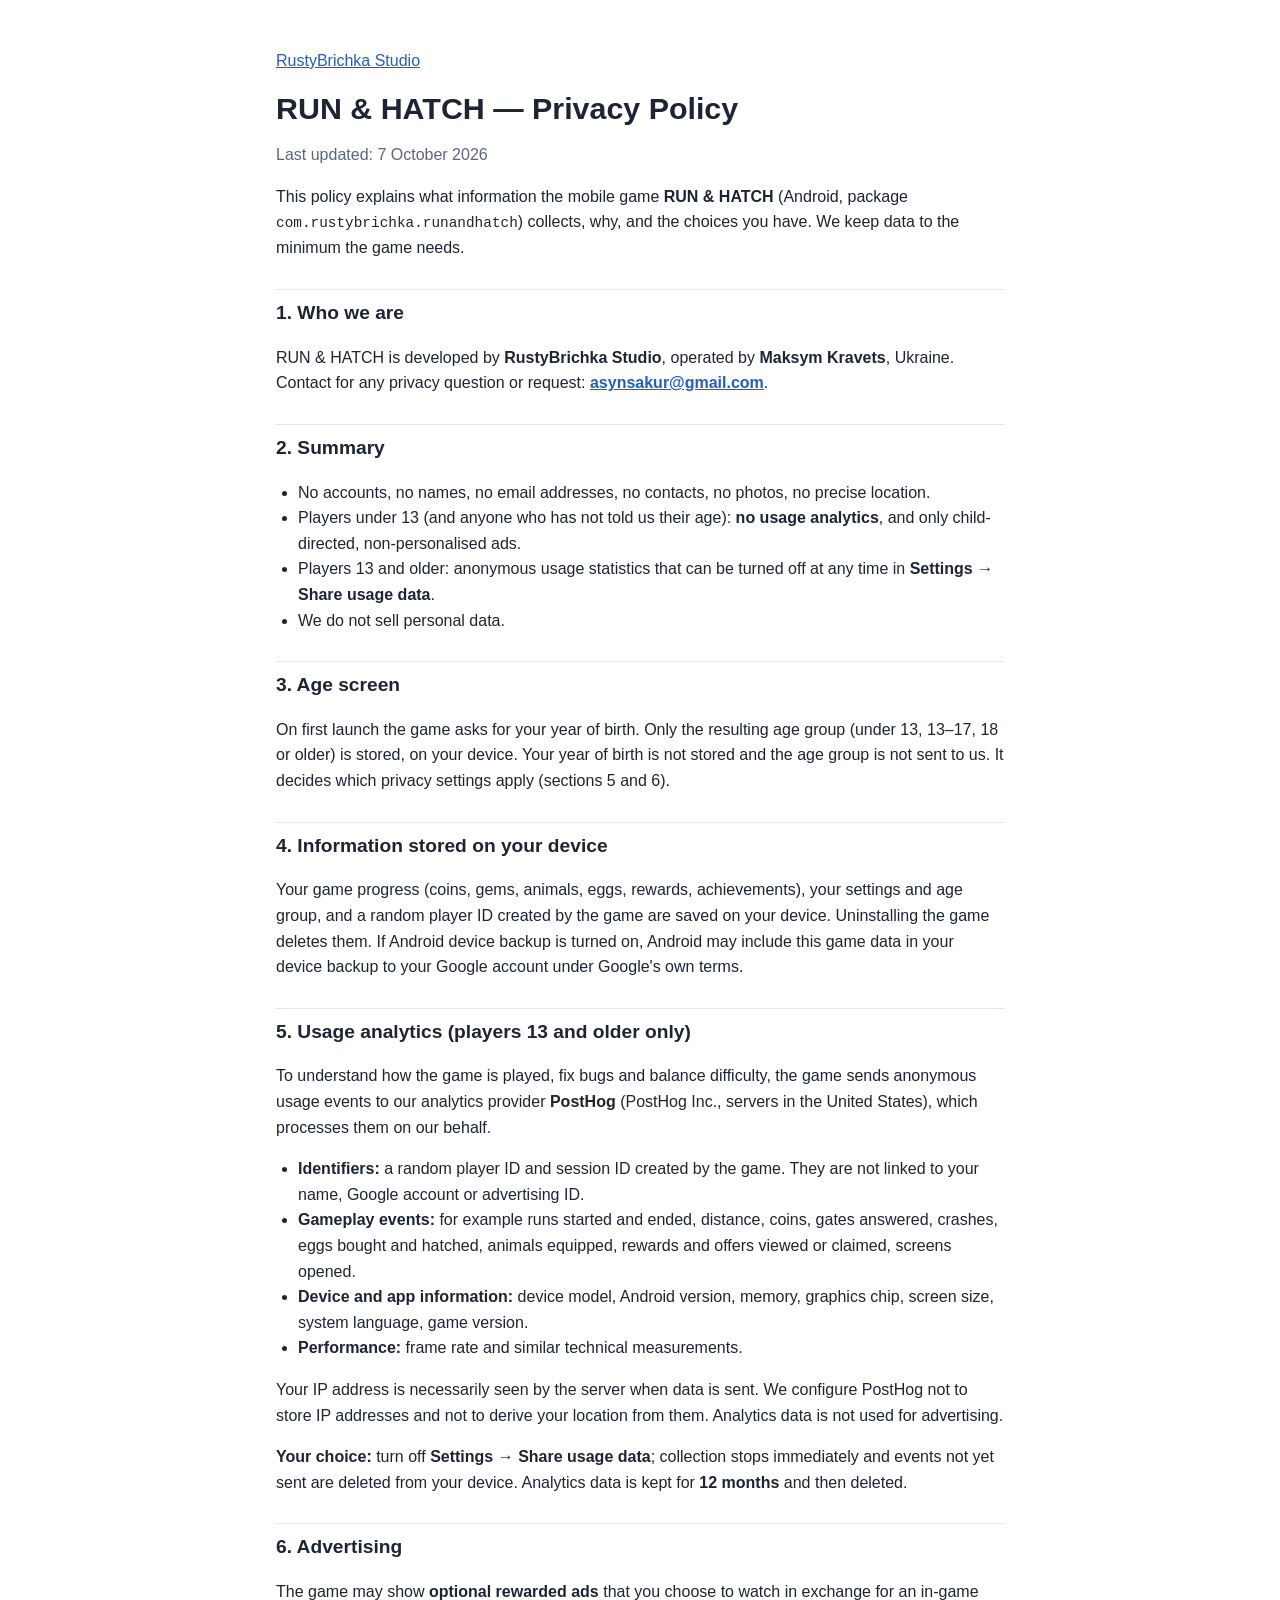
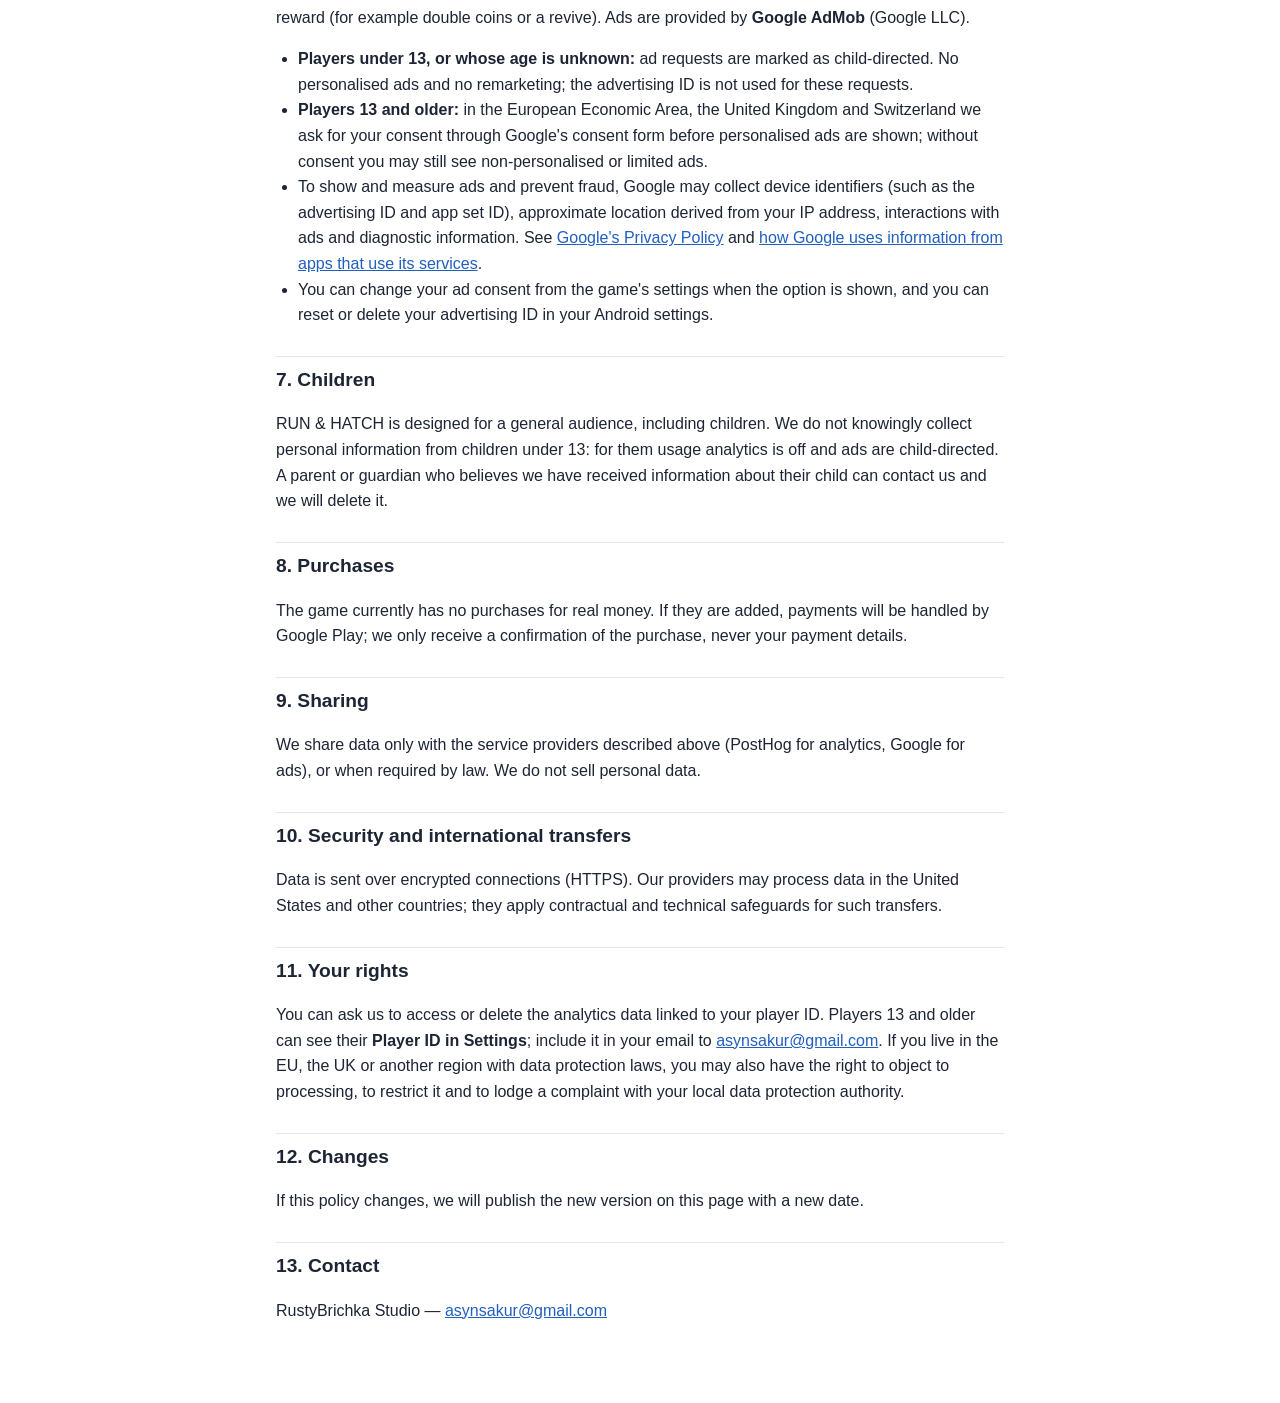
==== privacy-policy.html @ 11610eff "Add files via upload" ====
<!doctype html>
<html lang="en">
<head>
<meta charset="utf-8">
<meta name="viewport" content="width=device-width, initial-scale=1">
<title>RUN &amp; HATCH — Privacy Policy</title>
<link rel="stylesheet" href="style.css">
</head>
<body>
<main class="doc">
<p class="crumb"><a href="index.html">RustyBrichka Studio</a></p>
<h1>RUN &amp; HATCH — Privacy Policy</h1>
<p class="muted">Last updated: 7 October 2026</p>

<p>This policy explains what information the mobile game <b>RUN &amp; HATCH</b> (Android, package <code>com.rustybrichka.runandhatch</code>) collects, why, and the choices you have. We keep data to the minimum the game needs.</p>

<h2>1. Who we are</h2>
<p>RUN &amp; HATCH is developed by <b>RustyBrichka Studio</b>, operated by <b>Maksym Kravets</b>, Ukraine. Contact for any privacy question or request: <b><a href="mailto:asynsakur@gmail.com">asynsakur@gmail.com</a></b>.</p>

<h2>2. Summary</h2>
<ul>
<li>No accounts, no names, no email addresses, no contacts, no photos, no precise location.</li>
<li>Players under 13 (and anyone who has not told us their age): <b>no usage analytics</b>, and only child-directed, non-personalised ads.</li>
<li>Players 13 and older: anonymous usage statistics that can be turned off at any time in <b>Settings → Share usage data</b>.</li>
<li>We do not sell personal data.</li>
</ul>

<h2>3. Age screen</h2>
<p>On first launch the game asks for your year of birth. Only the resulting age group (under 13, 13–17, 18 or older) is stored, on your device. Your year of birth is not stored and the age group is not sent to us. It decides which privacy settings apply (sections 5 and 6).</p>

<h2>4. Information stored on your device</h2>
<p>Your game progress (coins, gems, animals, eggs, rewards, achievements), your settings and age group, and a random player ID created by the game are saved on your device. Uninstalling the game deletes them. If Android device backup is turned on, Android may include this game data in your device backup to your Google account under Google's own terms.</p>

<h2>5. Usage analytics (players 13 and older only)</h2>
<p>To understand how the game is played, fix bugs and balance difficulty, the game sends anonymous usage events to our analytics provider <b>PostHog</b> (PostHog Inc., servers in the United States), which processes them on our behalf.</p>
<ul>
<li><b>Identifiers:</b> a random player ID and session ID created by the game. They are not linked to your name, Google account or advertising ID.</li>
<li><b>Gameplay events:</b> for example runs started and ended, distance, coins, gates answered, crashes, eggs bought and hatched, animals equipped, rewards and offers viewed or claimed, screens opened.</li>
<li><b>Device and app information:</b> device model, Android version, memory, graphics chip, screen size, system language, game version.</li>
<li><b>Performance:</b> frame rate and similar technical measurements.</li>
</ul>
<p>Your IP address is necessarily seen by the server when data is sent. We configure PostHog not to store IP addresses and not to derive your location from them. Analytics data is not used for advertising.</p>
<p><b>Your choice:</b> turn off <b>Settings → Share usage data</b>; collection stops immediately and events not yet sent are deleted from your device. Analytics data is kept for <b>12 months</b> and then deleted.</p>

<h2>6. Advertising</h2>
<p>The game may show <b>optional rewarded ads</b> that you choose to watch in exchange for an in-game reward (for example double coins or a revive). Ads are provided by <b>Google AdMob</b> (Google LLC).</p>
<ul>
<li><b>Players under 13, or whose age is unknown:</b> ad requests are marked as child-directed. No personalised ads and no remarketing; the advertising ID is not used for these requests.</li>
<li><b>Players 13 and older:</b> in the European Economic Area, the United Kingdom and Switzerland we ask for your consent through Google's consent form before personalised ads are shown; without consent you may still see non-personalised or limited ads.</li>
<li>To show and measure ads and prevent fraud, Google may collect device identifiers (such as the advertising ID and app set ID), approximate location derived from your IP address, interactions with ads and diagnostic information. See <a href="https://policies.google.com/privacy">Google's Privacy Policy</a> and <a href="https://policies.google.com/technologies/partner-sites">how Google uses information from apps that use its services</a>.</li>
<li>You can change your ad consent from the game's settings when the option is shown, and you can reset or delete your advertising ID in your Android settings.</li>
</ul>

<h2>7. Children</h2>
<p>RUN &amp; HATCH is designed for a general audience, including children. We do not knowingly collect personal information from children under 13: for them usage analytics is off and ads are child-directed. A parent or guardian who believes we have received information about their child can contact us and we will delete it.</p>

<h2>8. Purchases</h2>
<p>The game currently has no purchases for real money. If they are added, payments will be handled by Google Play; we only receive a confirmation of the purchase, never your payment details.</p>

<h2>9. Sharing</h2>
<p>We share data only with the service providers described above (PostHog for analytics, Google for ads), or when required by law. We do not sell personal data.</p>

<h2>10. Security and international transfers</h2>
<p>Data is sent over encrypted connections (HTTPS). Our providers may process data in the United States and other countries; they apply contractual and technical safeguards for such transfers.</p>

<h2>11. Your rights</h2>
<p>You can ask us to access or delete the analytics data linked to your player ID. Players 13 and older can see their <b>Player ID in Settings</b>; include it in your email to <a href="mailto:asynsakur@gmail.com">asynsakur@gmail.com</a>. If you live in the EU, the UK or another region with data protection laws, you may also have the right to object to processing, to restrict it and to lodge a complaint with your local data protection authority.</p>

<h2>12. Changes</h2>
<p>If this policy changes, we will publish the new version on this page with a new date.</p>

<h2>13. Contact</h2>
<p>RustyBrichka Studio — <a href="mailto:asynsakur@gmail.com">asynsakur@gmail.com</a></p>
</main>
</body>
</html>
---- style.css ----
:root { --ink: #1d2433; --muted: #5c667a; --accent: #ff8a1f; --line: #e3e7ef; --bg: #ffffff; --link: #1f5fbf; }
@media (prefers-color-scheme: dark) {
  :root { --ink: #e8ecf4; --muted: #9aa4b8; --line: #2c3446; --bg: #12161f; --link: #7fb0ff; }
}
* { box-sizing: border-box; }
body { margin: 0; background: var(--bg); color: var(--ink); font: 16px/1.6 -apple-system, "Segoe UI", Roboto, Arial, sans-serif; }
.doc { max-width: 760px; margin: 0 auto; padding: 32px 16px 64px; }
h1 { font-size: 1.9rem; line-height: 1.2; margin: 0 0 4px; }
h2 { font-size: 1.2rem; margin: 28px 0 8px; padding-top: 8px; border-top: 1px solid var(--line); }
.card h2 { border: 0; margin-top: 0; padding-top: 0; }
a { color: var(--link); }
.muted, .crumb { color: var(--muted); }
code { font-size: .9em; }
ul { padding-left: 22px; }
.card { display: flex; gap: 16px; align-items: flex-start; border: 1px solid var(--line); border-left: 4px solid var(--accent); border-radius: 10px; padding: 16px; margin-top: 20px; }
.card img { border-radius: 20px; flex: none; }
.card > div { flex: 1; min-width: 0; }
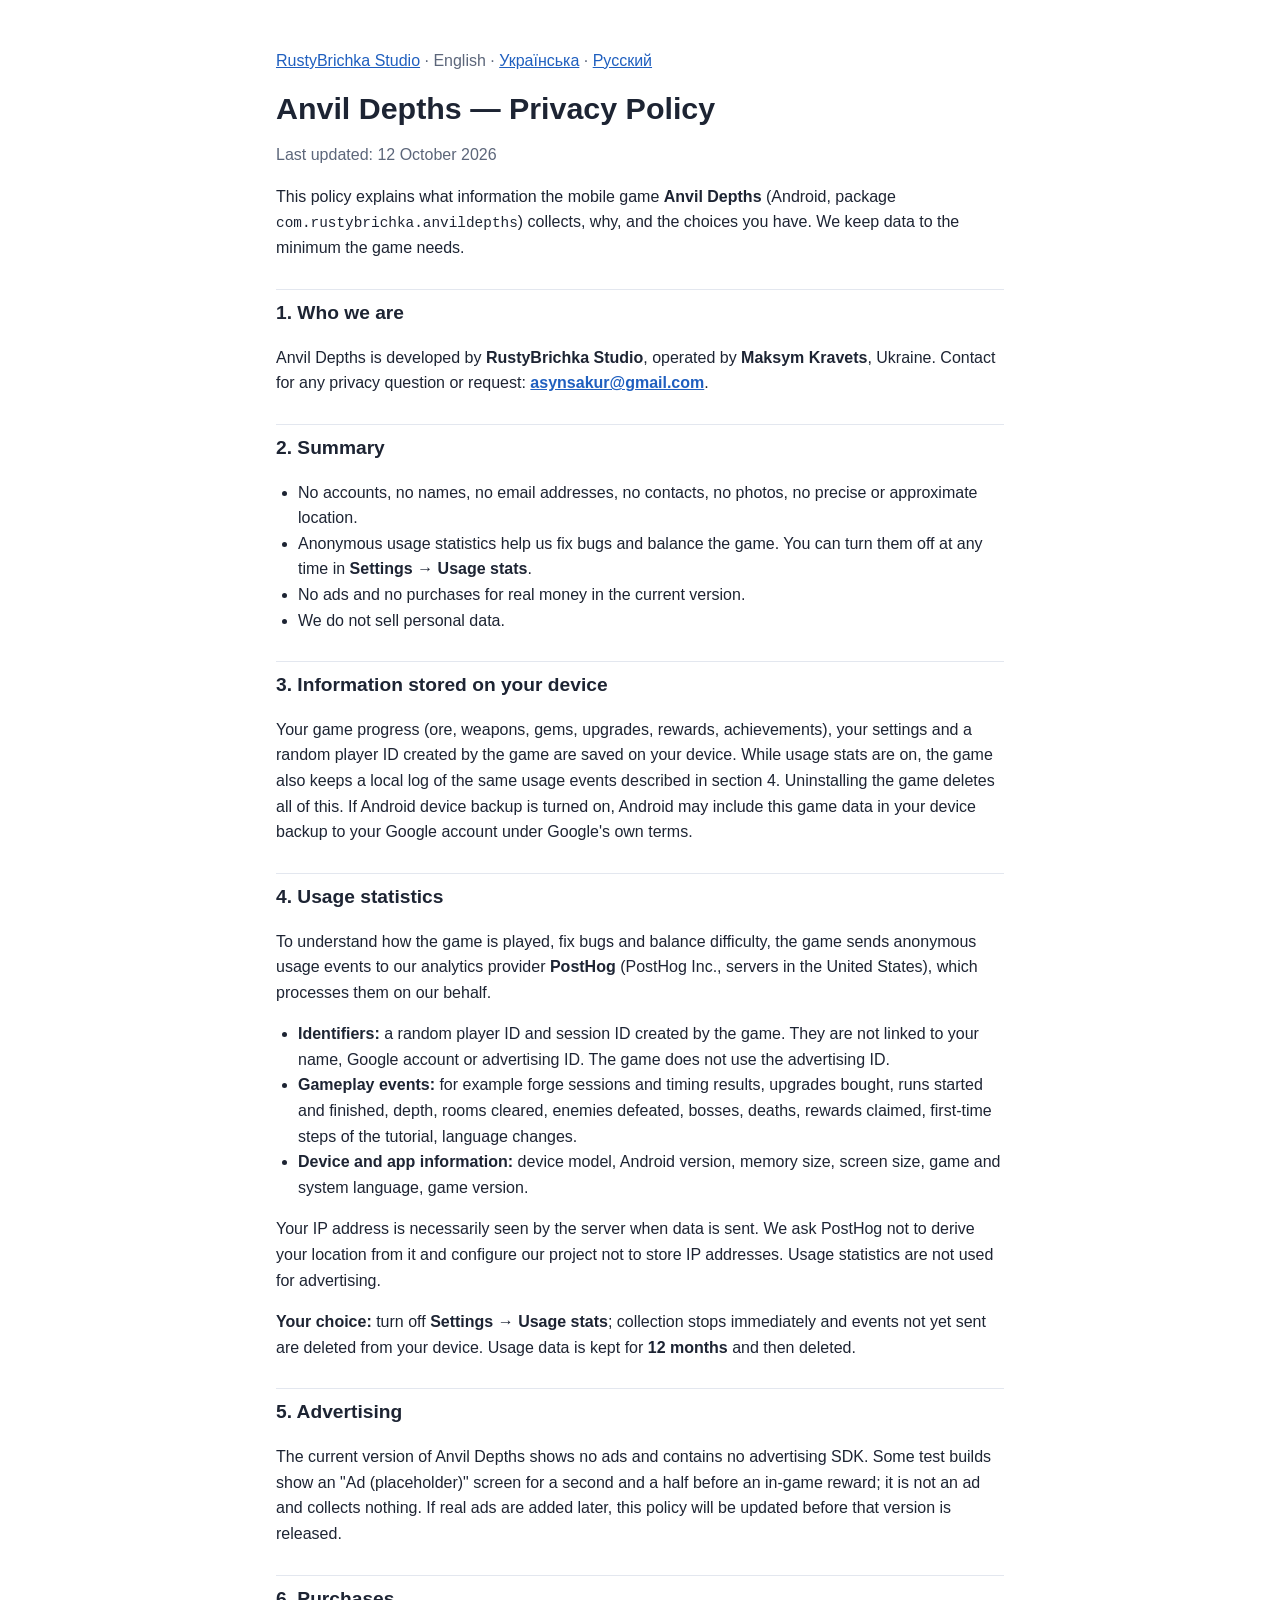
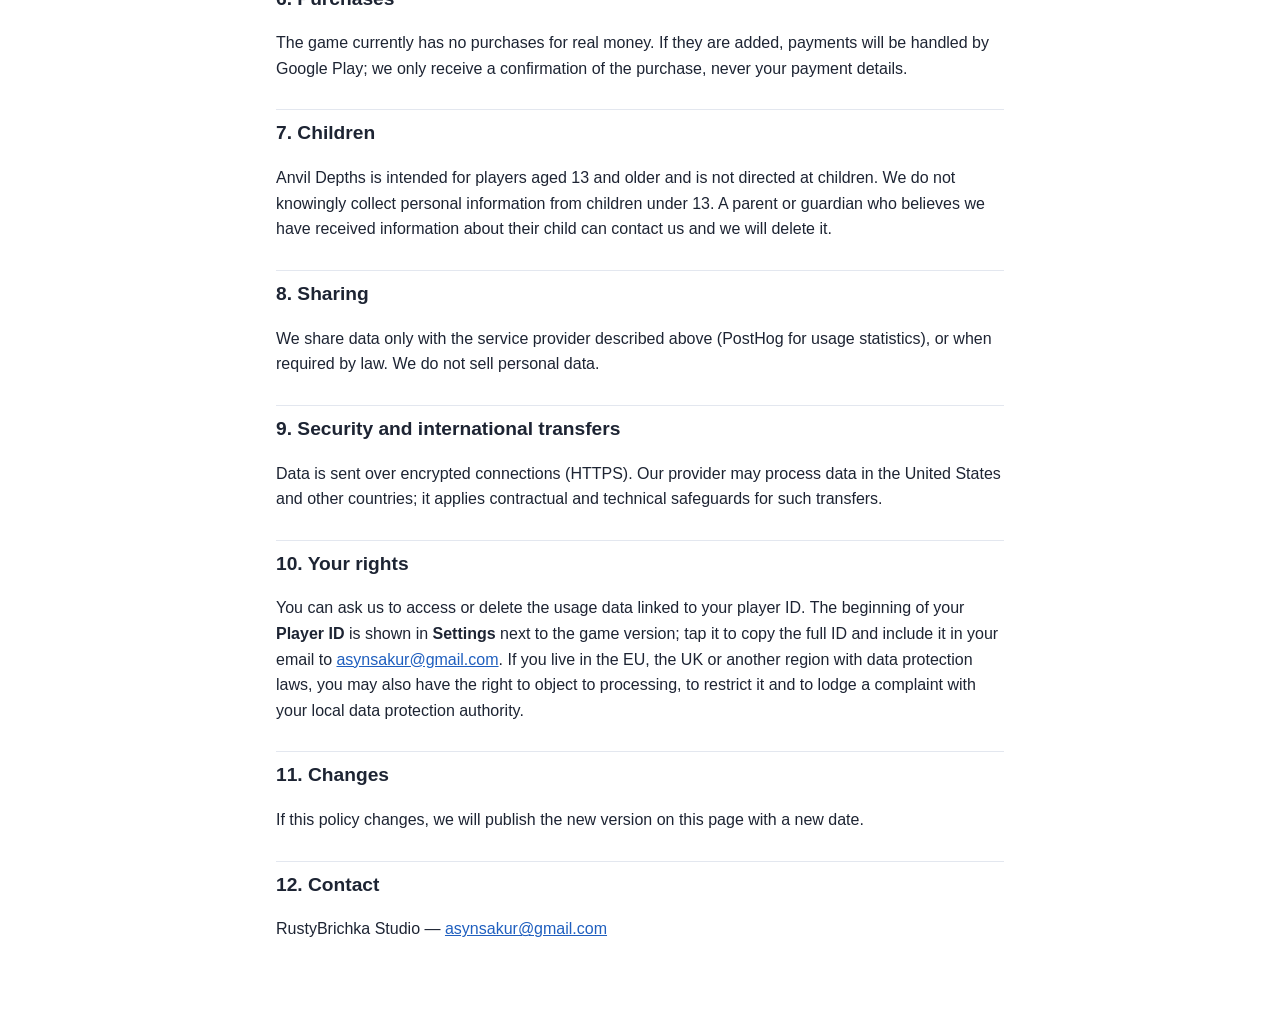
==== commit 6c13f019: "Add files via upload" ====
--- a/privacy-policy.html
+++ b/privacy-policy.html
@@ -3,73 +3,77 @@
 <head>
 <meta charset="utf-8">
 <meta name="viewport" content="width=device-width, initial-scale=1">
-<title>RUN &amp; HATCH — Privacy Policy</title>
-<link rel="stylesheet" href="style.css">
+<title>Anvil Depths — Privacy Policy</title>
+<style>
+:root { --ink: #1d2433; --muted: #5c667a; --line: #e3e7ef; --bg: #ffffff; --link: #1f5fbf; }
+@media (prefers-color-scheme: dark) {
+  :root { --ink: #e8ecf4; --muted: #9aa4b8; --line: #2c3446; --bg: #12161f; --link: #7fb0ff; }
+}
+* { box-sizing: border-box; }
+body { margin: 0; background: var(--bg); color: var(--ink); font: 16px/1.6 -apple-system, "Segoe UI", Roboto, Arial, sans-serif; }
+.doc { max-width: 760px; margin: 0 auto; padding: 32px 16px 64px; }
+h1 { font-size: 1.9rem; line-height: 1.2; margin: 0 0 4px; }
+h2 { font-size: 1.2rem; margin: 28px 0 8px; padding-top: 8px; border-top: 1px solid var(--line); }
+a { color: var(--link); }
+.muted, .crumb { color: var(--muted); }
+code { font-size: .9em; }
+ul { padding-left: 22px; }
+</style>
 </head>
 <body>
 <main class="doc">
-<p class="crumb"><a href="index.html">RustyBrichka Studio</a></p>
-<h1>RUN &amp; HATCH — Privacy Policy</h1>
-<p class="muted">Last updated: 7 October 2026</p>
+<p class="crumb"><a href="https://rustybrichka.github.io/">RustyBrichka Studio</a> · English · <a href="privacy-policy-uk.html">Українська</a> · <a href="privacy-policy-ru.html">Русский</a></p>
+<h1>Anvil Depths — Privacy Policy</h1>
+<p class="muted">Last updated: 12 October 2026</p>
 
-<p>This policy explains what information the mobile game <b>RUN &amp; HATCH</b> (Android, package <code>com.rustybrichka.runandhatch</code>) collects, why, and the choices you have. We keep data to the minimum the game needs.</p>
+<p>This policy explains what information the mobile game <b>Anvil Depths</b> (Android, package <code>com.rustybrichka.anvildepths</code>) collects, why, and the choices you have. We keep data to the minimum the game needs.</p>
 
 <h2>1. Who we are</h2>
-<p>RUN &amp; HATCH is developed by <b>RustyBrichka Studio</b>, operated by <b>Maksym Kravets</b>, Ukraine. Contact for any privacy question or request: <b><a href="mailto:asynsakur@gmail.com">asynsakur@gmail.com</a></b>.</p>
+<p>Anvil Depths is developed by <b>RustyBrichka Studio</b>, operated by <b>Maksym Kravets</b>, Ukraine. Contact for any privacy question or request: <b><a href="mailto:asynsakur@gmail.com">asynsakur@gmail.com</a></b>.</p>
 
 <h2>2. Summary</h2>
 <ul>
-<li>No accounts, no names, no email addresses, no contacts, no photos, no precise location.</li>
-<li>Players under 13 (and anyone who has not told us their age): <b>no usage analytics</b>, and only child-directed, non-personalised ads.</li>
-<li>Players 13 and older: anonymous usage statistics that can be turned off at any time in <b>Settings → Share usage data</b>.</li>
+<li>No accounts, no names, no email addresses, no contacts, no photos, no precise or approximate location.</li>
+<li>Anonymous usage statistics help us fix bugs and balance the game. You can turn them off at any time in <b>Settings → Usage stats</b>.</li>
+<li>No ads and no purchases for real money in the current version.</li>
 <li>We do not sell personal data.</li>
 </ul>
 
-<h2>3. Age screen</h2>
-<p>On first launch the game asks for your year of birth. Only the resulting age group (under 13, 13–17, 18 or older) is stored, on your device. Your year of birth is not stored and the age group is not sent to us. It decides which privacy settings apply (sections 5 and 6).</p>
+<h2>3. Information stored on your device</h2>
+<p>Your game progress (ore, weapons, gems, upgrades, rewards, achievements), your settings and a random player ID created by the game are saved on your device. While usage stats are on, the game also keeps a local log of the same usage events described in section 4. Uninstalling the game deletes all of this. If Android device backup is turned on, Android may include this game data in your device backup to your Google account under Google's own terms.</p>
 
-<h2>4. Information stored on your device</h2>
-<p>Your game progress (coins, gems, animals, eggs, rewards, achievements), your settings and age group, and a random player ID created by the game are saved on your device. Uninstalling the game deletes them. If Android device backup is turned on, Android may include this game data in your device backup to your Google account under Google's own terms.</p>
-
-<h2>5. Usage analytics (players 13 and older only)</h2>
+<h2>4. Usage statistics</h2>
 <p>To understand how the game is played, fix bugs and balance difficulty, the game sends anonymous usage events to our analytics provider <b>PostHog</b> (PostHog Inc., servers in the United States), which processes them on our behalf.</p>
 <ul>
-<li><b>Identifiers:</b> a random player ID and session ID created by the game. They are not linked to your name, Google account or advertising ID.</li>
-<li><b>Gameplay events:</b> for example runs started and ended, distance, coins, gates answered, crashes, eggs bought and hatched, animals equipped, rewards and offers viewed or claimed, screens opened.</li>
-<li><b>Device and app information:</b> device model, Android version, memory, graphics chip, screen size, system language, game version.</li>
-<li><b>Performance:</b> frame rate and similar technical measurements.</li>
+<li><b>Identifiers:</b> a random player ID and session ID created by the game. They are not linked to your name, Google account or advertising ID. The game does not use the advertising ID.</li>
+<li><b>Gameplay events:</b> for example forge sessions and timing results, upgrades bought, runs started and finished, depth, rooms cleared, enemies defeated, bosses, deaths, rewards claimed, first-time steps of the tutorial, language changes.</li>
+<li><b>Device and app information:</b> device model, Android version, memory size, screen size, game and system language, game version.</li>
 </ul>
-<p>Your IP address is necessarily seen by the server when data is sent. We configure PostHog not to store IP addresses and not to derive your location from them. Analytics data is not used for advertising.</p>
-<p><b>Your choice:</b> turn off <b>Settings → Share usage data</b>; collection stops immediately and events not yet sent are deleted from your device. Analytics data is kept for <b>12 months</b> and then deleted.</p>
+<p>Your IP address is necessarily seen by the server when data is sent. We ask PostHog not to derive your location from it and configure our project not to store IP addresses. Usage statistics are not used for advertising.</p>
+<p><b>Your choice:</b> turn off <b>Settings → Usage stats</b>; collection stops immediately and events not yet sent are deleted from your device. Usage data is kept for <b>12 months</b> and then deleted.</p>
 
-<h2>6. Advertising</h2>
-<p>The game may show <b>optional rewarded ads</b> that you choose to watch in exchange for an in-game reward (for example double coins or a revive). Ads are provided by <b>Google AdMob</b> (Google LLC).</p>
-<ul>
-<li><b>Players under 13, or whose age is unknown:</b> ad requests are marked as child-directed. No personalised ads and no remarketing; the advertising ID is not used for these requests.</li>
-<li><b>Players 13 and older:</b> in the European Economic Area, the United Kingdom and Switzerland we ask for your consent through Google's consent form before personalised ads are shown; without consent you may still see non-personalised or limited ads.</li>
-<li>To show and measure ads and prevent fraud, Google may collect device identifiers (such as the advertising ID and app set ID), approximate location derived from your IP address, interactions with ads and diagnostic information. See <a href="https://policies.google.com/privacy">Google's Privacy Policy</a> and <a href="https://policies.google.com/technologies/partner-sites">how Google uses information from apps that use its services</a>.</li>
-<li>You can change your ad consent from the game's settings when the option is shown, and you can reset or delete your advertising ID in your Android settings.</li>
-</ul>
+<h2>5. Advertising</h2>
+<p>The current version of Anvil Depths shows no ads and contains no advertising SDK. Some test builds show an "Ad (placeholder)" screen for a second and a half before an in-game reward; it is not an ad and collects nothing. If real ads are added later, this policy will be updated before that version is released.</p>
+
+<h2>6. Purchases</h2>
+<p>The game currently has no purchases for real money. If they are added, payments will be handled by Google Play; we only receive a confirmation of the purchase, never your payment details.</p>
 
 <h2>7. Children</h2>
-<p>RUN &amp; HATCH is designed for a general audience, including children. We do not knowingly collect personal information from children under 13: for them usage analytics is off and ads are child-directed. A parent or guardian who believes we have received information about their child can contact us and we will delete it.</p>
+<p>Anvil Depths is intended for players aged 13 and older and is not directed at children. We do not knowingly collect personal information from children under 13. A parent or guardian who believes we have received information about their child can contact us and we will delete it.</p>
 
-<h2>8. Purchases</h2>
-<p>The game currently has no purchases for real money. If they are added, payments will be handled by Google Play; we only receive a confirmation of the purchase, never your payment details.</p>
+<h2>8. Sharing</h2>
+<p>We share data only with the service provider described above (PostHog for usage statistics), or when required by law. We do not sell personal data.</p>
 
-<h2>9. Sharing</h2>
-<p>We share data only with the service providers described above (PostHog for analytics, Google for ads), or when required by law. We do not sell personal data.</p>
+<h2>9. Security and international transfers</h2>
+<p>Data is sent over encrypted connections (HTTPS). Our provider may process data in the United States and other countries; it applies contractual and technical safeguards for such transfers.</p>
 
-<h2>10. Security and international transfers</h2>
-<p>Data is sent over encrypted connections (HTTPS). Our providers may process data in the United States and other countries; they apply contractual and technical safeguards for such transfers.</p>
+<h2>10. Your rights</h2>
+<p>You can ask us to access or delete the usage data linked to your player ID. The beginning of your <b>Player ID</b> is shown in <b>Settings</b> next to the game version; tap it to copy the full ID and include it in your email to <a href="mailto:asynsakur@gmail.com">asynsakur@gmail.com</a>. If you live in the EU, the UK or another region with data protection laws, you may also have the right to object to processing, to restrict it and to lodge a complaint with your local data protection authority.</p>
 
-<h2>11. Your rights</h2>
-<p>You can ask us to access or delete the analytics data linked to your player ID. Players 13 and older can see their <b>Player ID in Settings</b>; include it in your email to <a href="mailto:asynsakur@gmail.com">asynsakur@gmail.com</a>. If you live in the EU, the UK or another region with data protection laws, you may also have the right to object to processing, to restrict it and to lodge a complaint with your local data protection authority.</p>
-
-<h2>12. Changes</h2>
+<h2>11. Changes</h2>
 <p>If this policy changes, we will publish the new version on this page with a new date.</p>
 
-<h2>13. Contact</h2>
+<h2>12. Contact</h2>
 <p>RustyBrichka Studio — <a href="mailto:asynsakur@gmail.com">asynsakur@gmail.com</a></p>
 </main>
 </body>
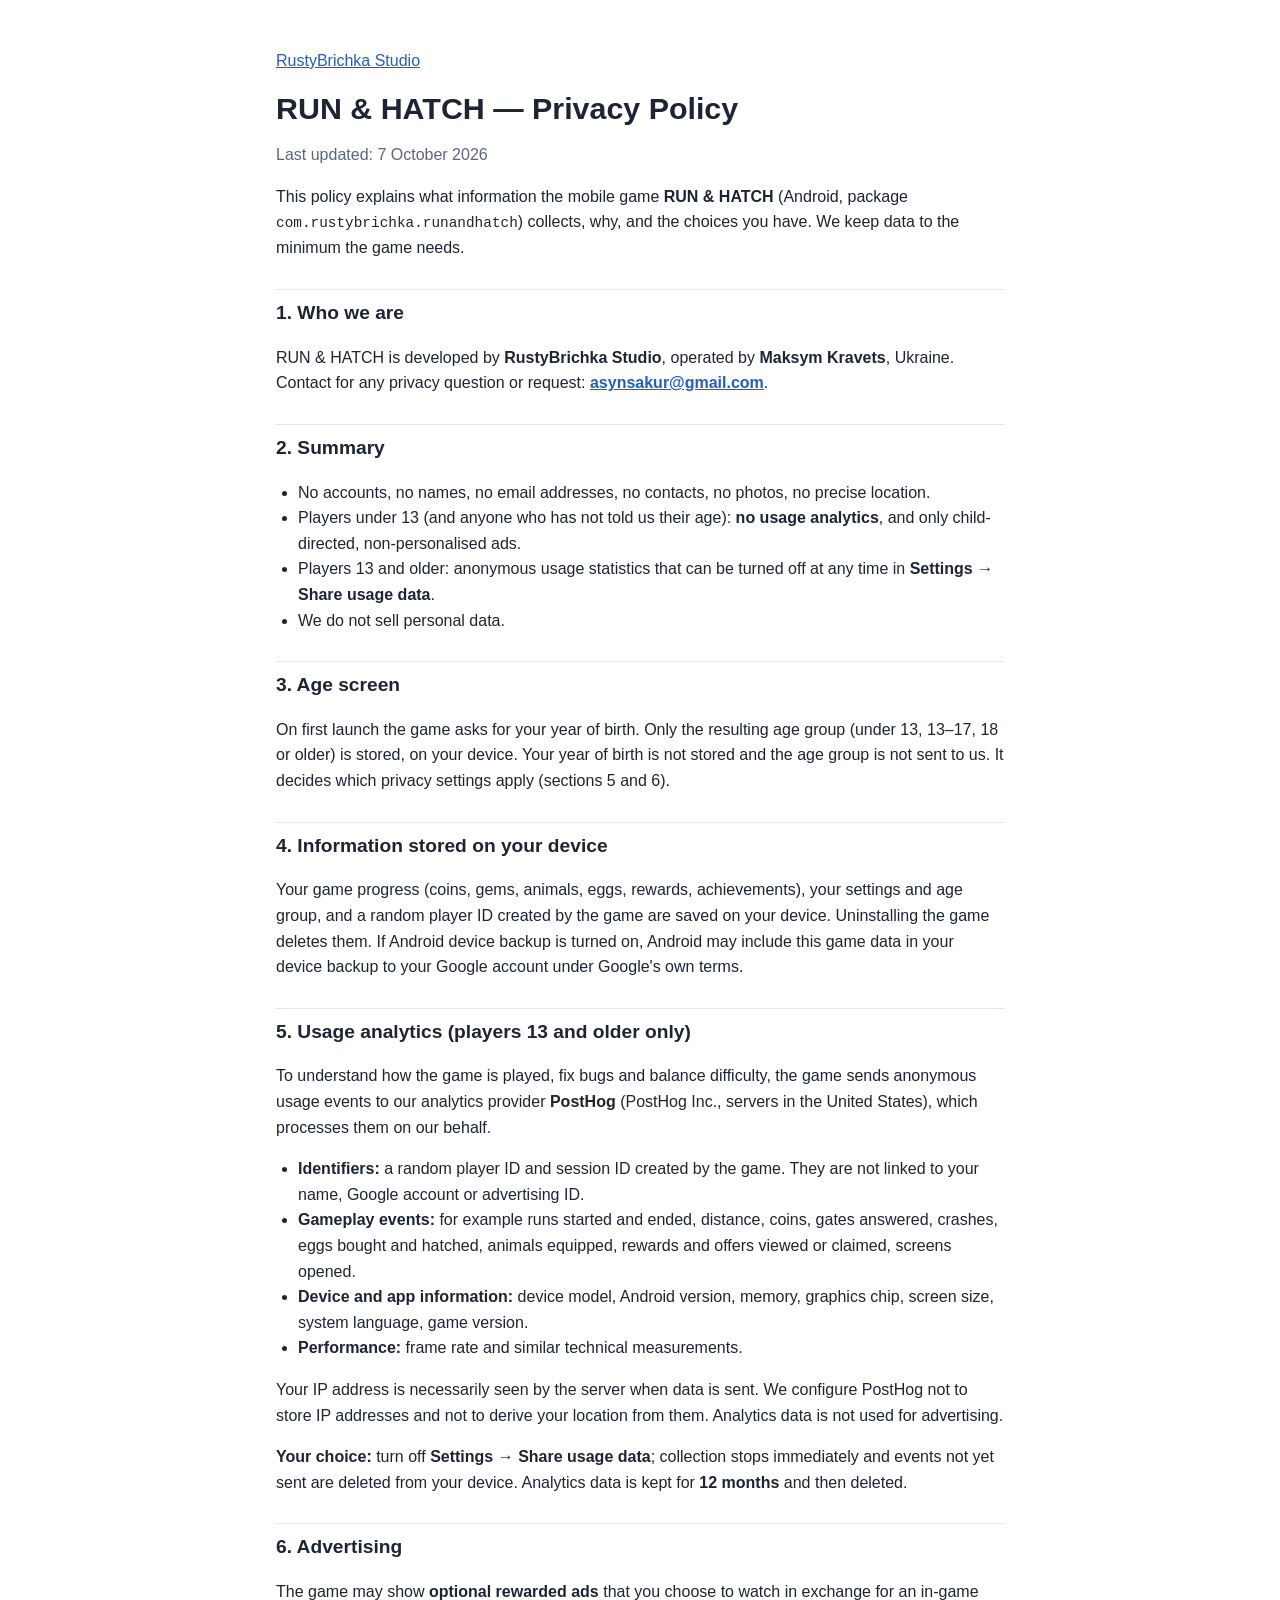
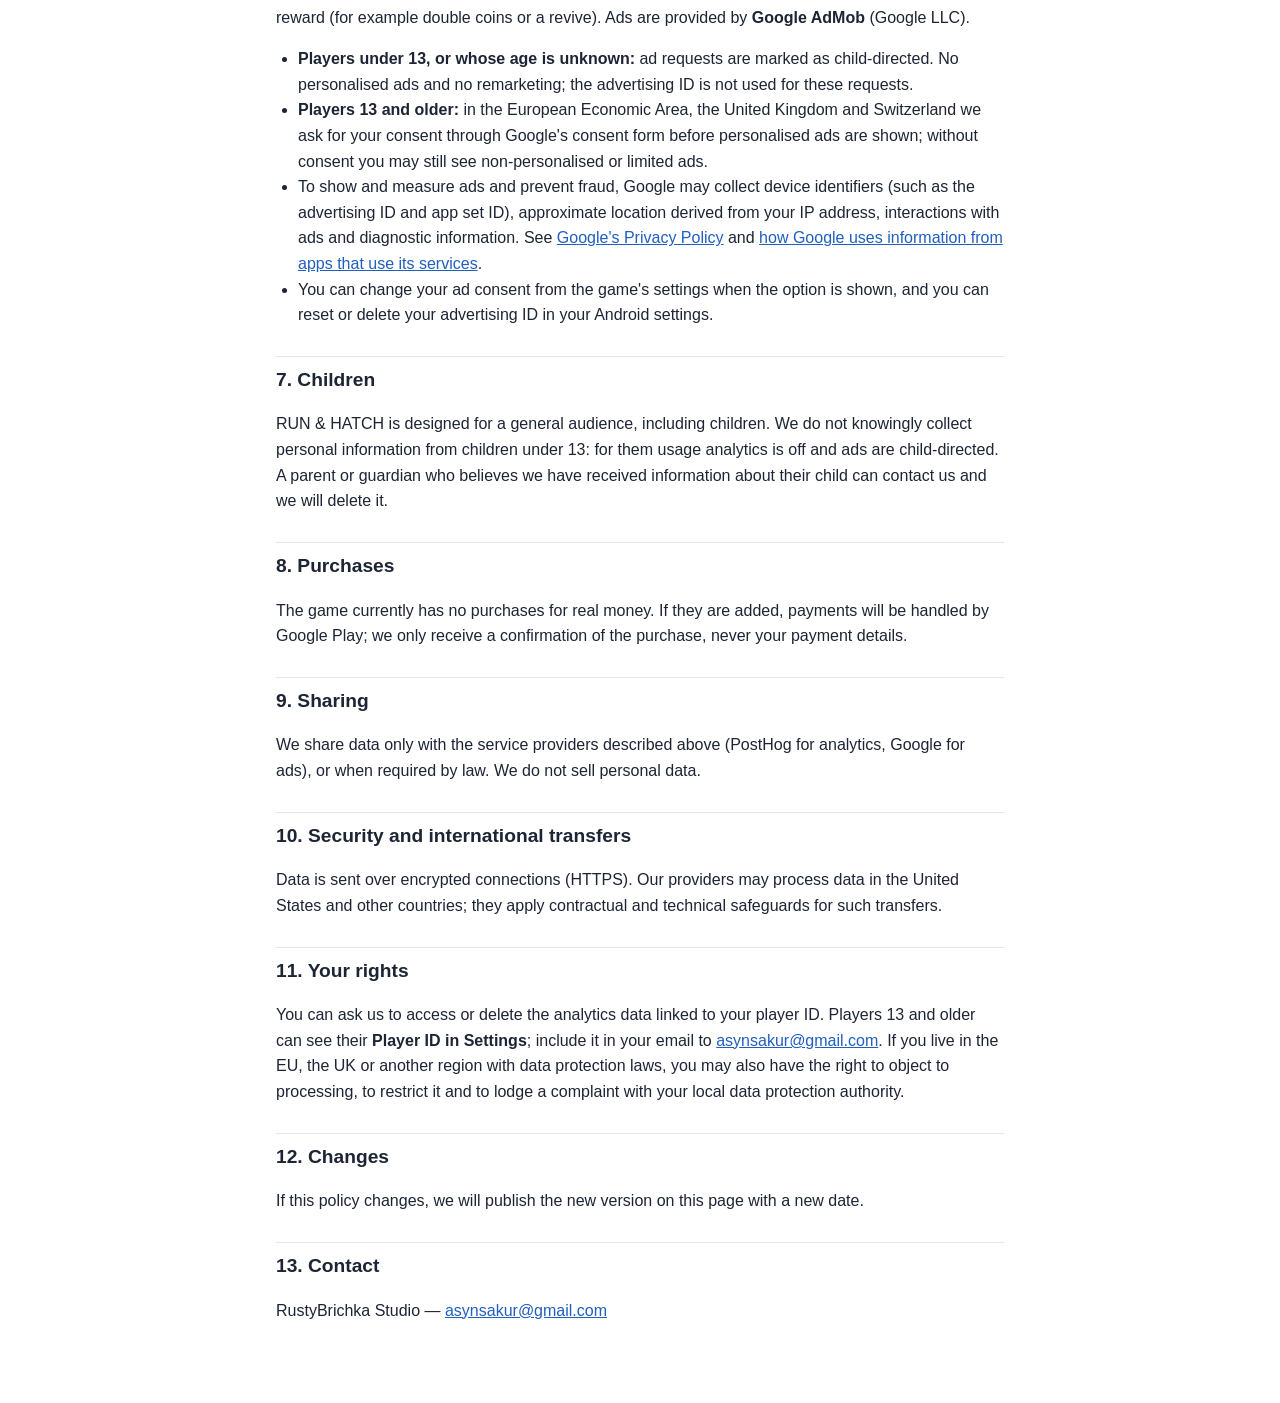
==== commit ec0bfcb0: "Add files via upload" ====
--- a/privacy-policy.html
+++ b/privacy-policy.html
@@ -3,77 +3,73 @@
 <head>
 <meta charset="utf-8">
 <meta name="viewport" content="width=device-width, initial-scale=1">
-<title>Anvil Depths — Privacy Policy</title>
-<style>
-:root { --ink: #1d2433; --muted: #5c667a; --line: #e3e7ef; --bg: #ffffff; --link: #1f5fbf; }
-@media (prefers-color-scheme: dark) {
-  :root { --ink: #e8ecf4; --muted: #9aa4b8; --line: #2c3446; --bg: #12161f; --link: #7fb0ff; }
-}
-* { box-sizing: border-box; }
-body { margin: 0; background: var(--bg); color: var(--ink); font: 16px/1.6 -apple-system, "Segoe UI", Roboto, Arial, sans-serif; }
-.doc { max-width: 760px; margin: 0 auto; padding: 32px 16px 64px; }
-h1 { font-size: 1.9rem; line-height: 1.2; margin: 0 0 4px; }
-h2 { font-size: 1.2rem; margin: 28px 0 8px; padding-top: 8px; border-top: 1px solid var(--line); }
-a { color: var(--link); }
-.muted, .crumb { color: var(--muted); }
-code { font-size: .9em; }
-ul { padding-left: 22px; }
-</style>
+<title>RUN &amp; HATCH — Privacy Policy</title>
+<link rel="stylesheet" href="style.css">
 </head>
 <body>
 <main class="doc">
-<p class="crumb"><a href="https://rustybrichka.github.io/">RustyBrichka Studio</a> · English · <a href="privacy-policy-uk.html">Українська</a> · <a href="privacy-policy-ru.html">Русский</a></p>
-<h1>Anvil Depths — Privacy Policy</h1>
-<p class="muted">Last updated: 12 October 2026</p>
+<p class="crumb"><a href="index.html">RustyBrichka Studio</a></p>
+<h1>RUN &amp; HATCH — Privacy Policy</h1>
+<p class="muted">Last updated: 7 October 2026</p>
 
-<p>This policy explains what information the mobile game <b>Anvil Depths</b> (Android, package <code>com.rustybrichka.anvildepths</code>) collects, why, and the choices you have. We keep data to the minimum the game needs.</p>
+<p>This policy explains what information the mobile game <b>RUN &amp; HATCH</b> (Android, package <code>com.rustybrichka.runandhatch</code>) collects, why, and the choices you have. We keep data to the minimum the game needs.</p>
 
 <h2>1. Who we are</h2>
-<p>Anvil Depths is developed by <b>RustyBrichka Studio</b>, operated by <b>Maksym Kravets</b>, Ukraine. Contact for any privacy question or request: <b><a href="mailto:asynsakur@gmail.com">asynsakur@gmail.com</a></b>.</p>
+<p>RUN &amp; HATCH is developed by <b>RustyBrichka Studio</b>, operated by <b>Maksym Kravets</b>, Ukraine. Contact for any privacy question or request: <b><a href="mailto:asynsakur@gmail.com">asynsakur@gmail.com</a></b>.</p>
 
 <h2>2. Summary</h2>
 <ul>
-<li>No accounts, no names, no email addresses, no contacts, no photos, no precise or approximate location.</li>
-<li>Anonymous usage statistics help us fix bugs and balance the game. You can turn them off at any time in <b>Settings → Usage stats</b>.</li>
-<li>No ads and no purchases for real money in the current version.</li>
+<li>No accounts, no names, no email addresses, no contacts, no photos, no precise location.</li>
+<li>Players under 13 (and anyone who has not told us their age): <b>no usage analytics</b>, and only child-directed, non-personalised ads.</li>
+<li>Players 13 and older: anonymous usage statistics that can be turned off at any time in <b>Settings → Share usage data</b>.</li>
 <li>We do not sell personal data.</li>
 </ul>
 
-<h2>3. Information stored on your device</h2>
-<p>Your game progress (ore, weapons, gems, upgrades, rewards, achievements), your settings and a random player ID created by the game are saved on your device. While usage stats are on, the game also keeps a local log of the same usage events described in section 4. Uninstalling the game deletes all of this. If Android device backup is turned on, Android may include this game data in your device backup to your Google account under Google's own terms.</p>
+<h2>3. Age screen</h2>
+<p>On first launch the game asks for your year of birth. Only the resulting age group (under 13, 13–17, 18 or older) is stored, on your device. Your year of birth is not stored and the age group is not sent to us. It decides which privacy settings apply (sections 5 and 6).</p>
 
-<h2>4. Usage statistics</h2>
+<h2>4. Information stored on your device</h2>
+<p>Your game progress (coins, gems, animals, eggs, rewards, achievements), your settings and age group, and a random player ID created by the game are saved on your device. Uninstalling the game deletes them. If Android device backup is turned on, Android may include this game data in your device backup to your Google account under Google's own terms.</p>
+
+<h2>5. Usage analytics (players 13 and older only)</h2>
 <p>To understand how the game is played, fix bugs and balance difficulty, the game sends anonymous usage events to our analytics provider <b>PostHog</b> (PostHog Inc., servers in the United States), which processes them on our behalf.</p>
 <ul>
-<li><b>Identifiers:</b> a random player ID and session ID created by the game. They are not linked to your name, Google account or advertising ID. The game does not use the advertising ID.</li>
-<li><b>Gameplay events:</b> for example forge sessions and timing results, upgrades bought, runs started and finished, depth, rooms cleared, enemies defeated, bosses, deaths, rewards claimed, first-time steps of the tutorial, language changes.</li>
-<li><b>Device and app information:</b> device model, Android version, memory size, screen size, game and system language, game version.</li>
+<li><b>Identifiers:</b> a random player ID and session ID created by the game. They are not linked to your name, Google account or advertising ID.</li>
+<li><b>Gameplay events:</b> for example runs started and ended, distance, coins, gates answered, crashes, eggs bought and hatched, animals equipped, rewards and offers viewed or claimed, screens opened.</li>
+<li><b>Device and app information:</b> device model, Android version, memory, graphics chip, screen size, system language, game version.</li>
+<li><b>Performance:</b> frame rate and similar technical measurements.</li>
 </ul>
-<p>Your IP address is necessarily seen by the server when data is sent. We ask PostHog not to derive your location from it and configure our project not to store IP addresses. Usage statistics are not used for advertising.</p>
-<p><b>Your choice:</b> turn off <b>Settings → Usage stats</b>; collection stops immediately and events not yet sent are deleted from your device. Usage data is kept for <b>12 months</b> and then deleted.</p>
+<p>Your IP address is necessarily seen by the server when data is sent. We configure PostHog not to store IP addresses and not to derive your location from them. Analytics data is not used for advertising.</p>
+<p><b>Your choice:</b> turn off <b>Settings → Share usage data</b>; collection stops immediately and events not yet sent are deleted from your device. Analytics data is kept for <b>12 months</b> and then deleted.</p>
 
-<h2>5. Advertising</h2>
-<p>The current version of Anvil Depths shows no ads and contains no advertising SDK. Some test builds show an "Ad (placeholder)" screen for a second and a half before an in-game reward; it is not an ad and collects nothing. If real ads are added later, this policy will be updated before that version is released.</p>
+<h2>6. Advertising</h2>
+<p>The game may show <b>optional rewarded ads</b> that you choose to watch in exchange for an in-game reward (for example double coins or a revive). Ads are provided by <b>Google AdMob</b> (Google LLC).</p>
+<ul>
+<li><b>Players under 13, or whose age is unknown:</b> ad requests are marked as child-directed. No personalised ads and no remarketing; the advertising ID is not used for these requests.</li>
+<li><b>Players 13 and older:</b> in the European Economic Area, the United Kingdom and Switzerland we ask for your consent through Google's consent form before personalised ads are shown; without consent you may still see non-personalised or limited ads.</li>
+<li>To show and measure ads and prevent fraud, Google may collect device identifiers (such as the advertising ID and app set ID), approximate location derived from your IP address, interactions with ads and diagnostic information. See <a href="https://policies.google.com/privacy">Google's Privacy Policy</a> and <a href="https://policies.google.com/technologies/partner-sites">how Google uses information from apps that use its services</a>.</li>
+<li>You can change your ad consent from the game's settings when the option is shown, and you can reset or delete your advertising ID in your Android settings.</li>
+</ul>
 
-<h2>6. Purchases</h2>
+<h2>7. Children</h2>
+<p>RUN &amp; HATCH is designed for a general audience, including children. We do not knowingly collect personal information from children under 13: for them usage analytics is off and ads are child-directed. A parent or guardian who believes we have received information about their child can contact us and we will delete it.</p>
+
+<h2>8. Purchases</h2>
 <p>The game currently has no purchases for real money. If they are added, payments will be handled by Google Play; we only receive a confirmation of the purchase, never your payment details.</p>
 
-<h2>7. Children</h2>
-<p>Anvil Depths is intended for players aged 13 and older and is not directed at children. We do not knowingly collect personal information from children under 13. A parent or guardian who believes we have received information about their child can contact us and we will delete it.</p>
+<h2>9. Sharing</h2>
+<p>We share data only with the service providers described above (PostHog for analytics, Google for ads), or when required by law. We do not sell personal data.</p>
 
-<h2>8. Sharing</h2>
-<p>We share data only with the service provider described above (PostHog for usage statistics), or when required by law. We do not sell personal data.</p>
+<h2>10. Security and international transfers</h2>
+<p>Data is sent over encrypted connections (HTTPS). Our providers may process data in the United States and other countries; they apply contractual and technical safeguards for such transfers.</p>
 
-<h2>9. Security and international transfers</h2>
-<p>Data is sent over encrypted connections (HTTPS). Our provider may process data in the United States and other countries; it applies contractual and technical safeguards for such transfers.</p>
+<h2>11. Your rights</h2>
+<p>You can ask us to access or delete the analytics data linked to your player ID. Players 13 and older can see their <b>Player ID in Settings</b>; include it in your email to <a href="mailto:asynsakur@gmail.com">asynsakur@gmail.com</a>. If you live in the EU, the UK or another region with data protection laws, you may also have the right to object to processing, to restrict it and to lodge a complaint with your local data protection authority.</p>
 
-<h2>10. Your rights</h2>
-<p>You can ask us to access or delete the usage data linked to your player ID. The beginning of your <b>Player ID</b> is shown in <b>Settings</b> next to the game version; tap it to copy the full ID and include it in your email to <a href="mailto:asynsakur@gmail.com">asynsakur@gmail.com</a>. If you live in the EU, the UK or another region with data protection laws, you may also have the right to object to processing, to restrict it and to lodge a complaint with your local data protection authority.</p>
-
-<h2>11. Changes</h2>
+<h2>12. Changes</h2>
 <p>If this policy changes, we will publish the new version on this page with a new date.</p>
 
-<h2>12. Contact</h2>
+<h2>13. Contact</h2>
 <p>RustyBrichka Studio — <a href="mailto:asynsakur@gmail.com">asynsakur@gmail.com</a></p>
 </main>
 </body>
--- a/style.css
+++ b/style.css
@@ -0,0 +1,17 @@
+:root { --ink: #1d2433; --muted: #5c667a; --accent: #ff8a1f; --line: #e3e7ef; --bg: #ffffff; --link: #1f5fbf; }
+@media (prefers-color-scheme: dark) {
+  :root { --ink: #e8ecf4; --muted: #9aa4b8; --line: #2c3446; --bg: #12161f; --link: #7fb0ff; }
+}
+* { box-sizing: border-box; }
+body { margin: 0; background: var(--bg); color: var(--ink); font: 16px/1.6 -apple-system, "Segoe UI", Roboto, Arial, sans-serif; }
+.doc { max-width: 760px; margin: 0 auto; padding: 32px 16px 64px; }
+h1 { font-size: 1.9rem; line-height: 1.2; margin: 0 0 4px; }
+h2 { font-size: 1.2rem; margin: 28px 0 8px; padding-top: 8px; border-top: 1px solid var(--line); }
+.card h2 { border: 0; margin-top: 0; padding-top: 0; }
+a { color: var(--link); }
+.muted, .crumb { color: var(--muted); }
+code { font-size: .9em; }
+ul { padding-left: 22px; }
+.card { display: flex; gap: 16px; align-items: flex-start; border: 1px solid var(--line); border-left: 4px solid var(--accent); border-radius: 10px; padding: 16px; margin-top: 20px; }
+.card img { border-radius: 20px; flex: none; }
+.card > div { flex: 1; min-width: 0; }
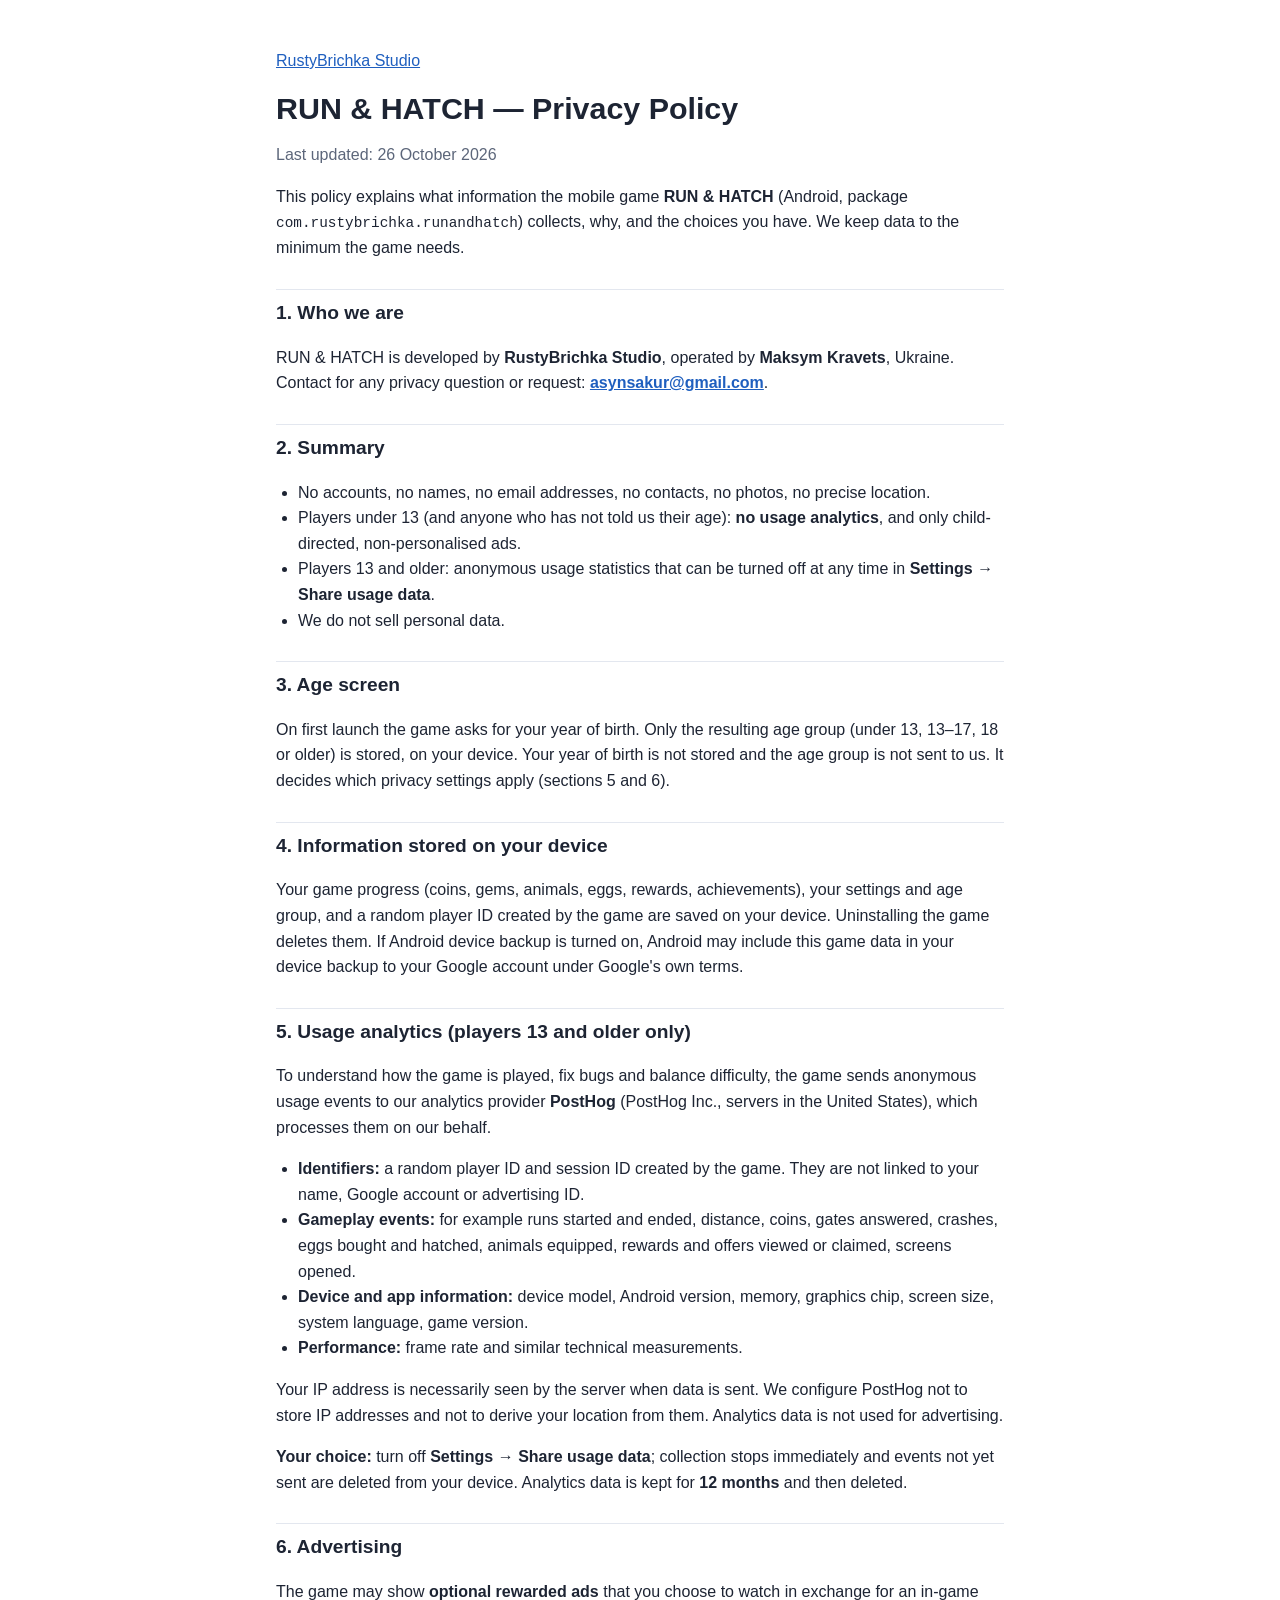
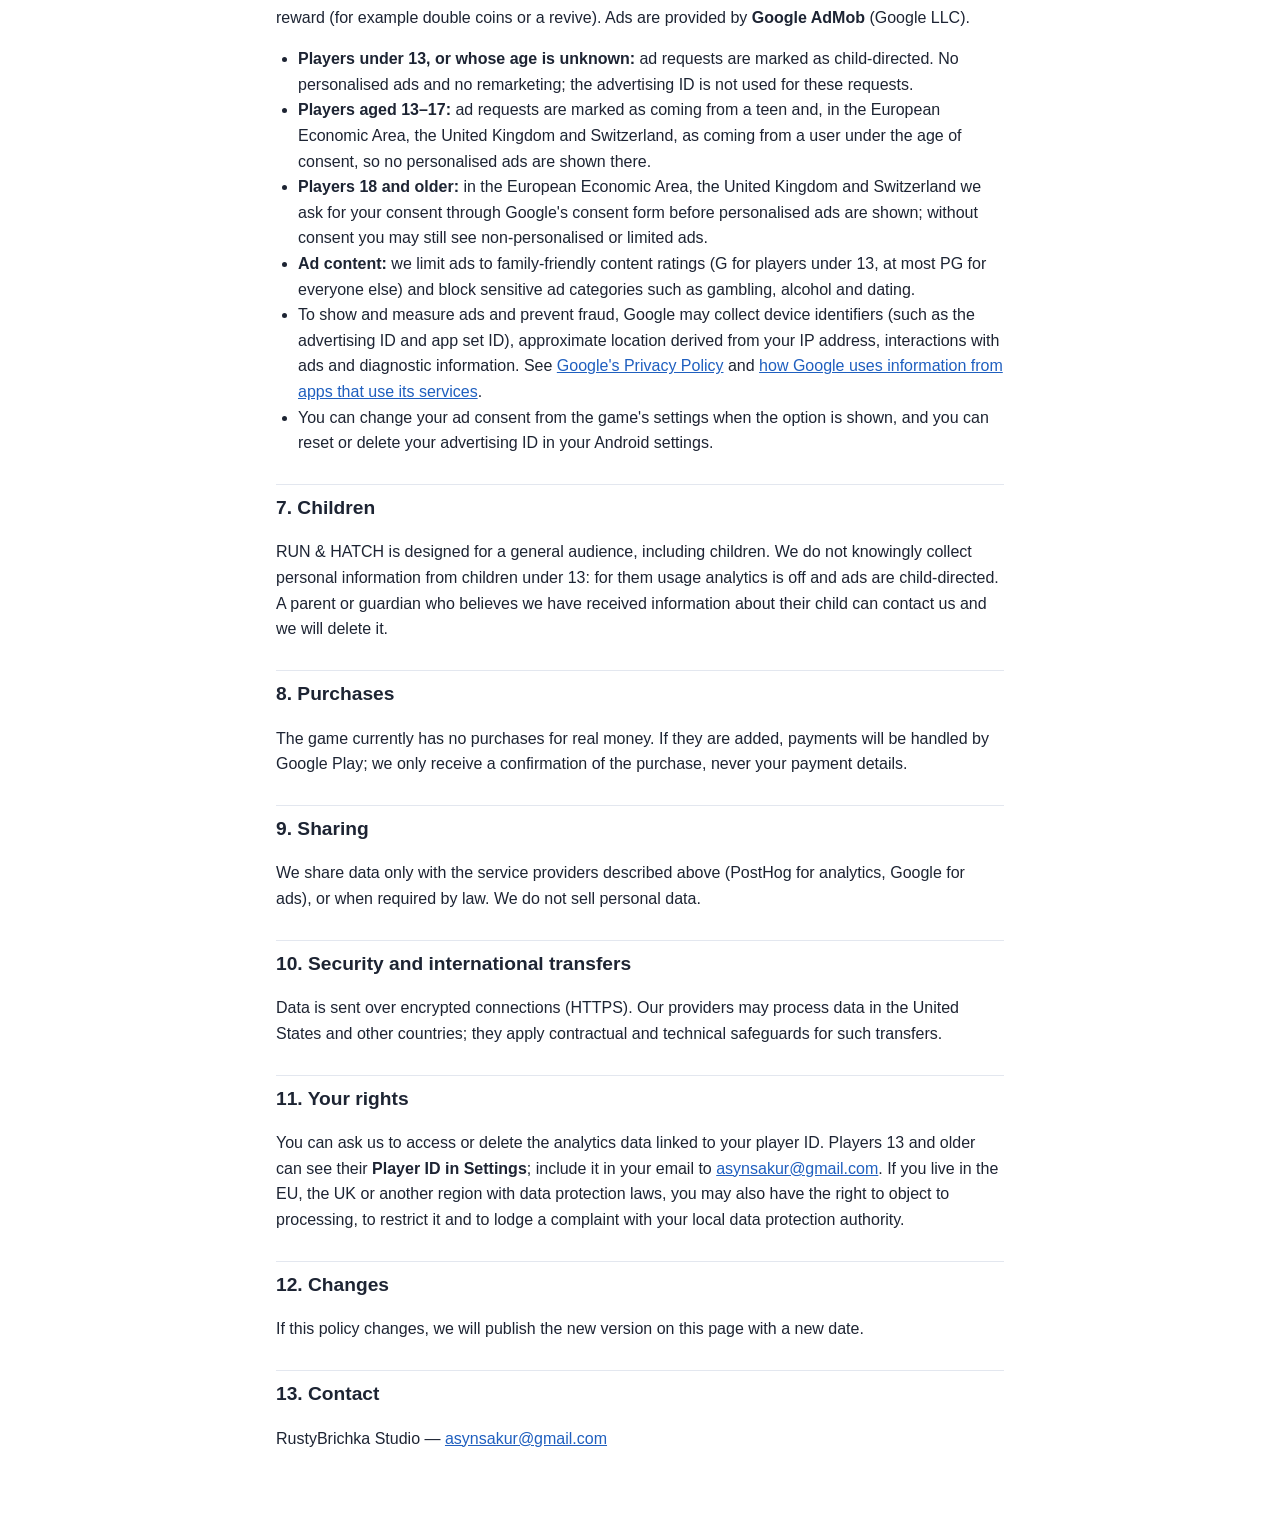
==== commit 00ff4dcb: "RUN & HATCH: AdMob app-ads.txt and privacy policy update (teens vs adults, ad content)" ====
--- a/privacy-policy.html
+++ b/privacy-policy.html
@@ -1,76 +1,78 @@
-<!doctype html>
-<html lang="en">
-<head>
-<meta charset="utf-8">
-<meta name="viewport" content="width=device-width, initial-scale=1">
-<title>RUN &amp; HATCH — Privacy Policy</title>
-<link rel="stylesheet" href="style.css">
-</head>
-<body>
-<main class="doc">
-<p class="crumb"><a href="index.html">RustyBrichka Studio</a></p>
-<h1>RUN &amp; HATCH — Privacy Policy</h1>
-<p class="muted">Last updated: 7 October 2026</p>
-
-<p>This policy explains what information the mobile game <b>RUN &amp; HATCH</b> (Android, package <code>com.rustybrichka.runandhatch</code>) collects, why, and the choices you have. We keep data to the minimum the game needs.</p>
-
-<h2>1. Who we are</h2>
-<p>RUN &amp; HATCH is developed by <b>RustyBrichka Studio</b>, operated by <b>Maksym Kravets</b>, Ukraine. Contact for any privacy question or request: <b><a href="mailto:asynsakur@gmail.com">asynsakur@gmail.com</a></b>.</p>
-
-<h2>2. Summary</h2>
-<ul>
-<li>No accounts, no names, no email addresses, no contacts, no photos, no precise location.</li>
-<li>Players under 13 (and anyone who has not told us their age): <b>no usage analytics</b>, and only child-directed, non-personalised ads.</li>
-<li>Players 13 and older: anonymous usage statistics that can be turned off at any time in <b>Settings → Share usage data</b>.</li>
-<li>We do not sell personal data.</li>
-</ul>
-
-<h2>3. Age screen</h2>
-<p>On first launch the game asks for your year of birth. Only the resulting age group (under 13, 13–17, 18 or older) is stored, on your device. Your year of birth is not stored and the age group is not sent to us. It decides which privacy settings apply (sections 5 and 6).</p>
-
-<h2>4. Information stored on your device</h2>
-<p>Your game progress (coins, gems, animals, eggs, rewards, achievements), your settings and age group, and a random player ID created by the game are saved on your device. Uninstalling the game deletes them. If Android device backup is turned on, Android may include this game data in your device backup to your Google account under Google's own terms.</p>
-
-<h2>5. Usage analytics (players 13 and older only)</h2>
-<p>To understand how the game is played, fix bugs and balance difficulty, the game sends anonymous usage events to our analytics provider <b>PostHog</b> (PostHog Inc., servers in the United States), which processes them on our behalf.</p>
-<ul>
-<li><b>Identifiers:</b> a random player ID and session ID created by the game. They are not linked to your name, Google account or advertising ID.</li>
-<li><b>Gameplay events:</b> for example runs started and ended, distance, coins, gates answered, crashes, eggs bought and hatched, animals equipped, rewards and offers viewed or claimed, screens opened.</li>
-<li><b>Device and app information:</b> device model, Android version, memory, graphics chip, screen size, system language, game version.</li>
-<li><b>Performance:</b> frame rate and similar technical measurements.</li>
-</ul>
-<p>Your IP address is necessarily seen by the server when data is sent. We configure PostHog not to store IP addresses and not to derive your location from them. Analytics data is not used for advertising.</p>
-<p><b>Your choice:</b> turn off <b>Settings → Share usage data</b>; collection stops immediately and events not yet sent are deleted from your device. Analytics data is kept for <b>12 months</b> and then deleted.</p>
-
-<h2>6. Advertising</h2>
-<p>The game may show <b>optional rewarded ads</b> that you choose to watch in exchange for an in-game reward (for example double coins or a revive). Ads are provided by <b>Google AdMob</b> (Google LLC).</p>
-<ul>
-<li><b>Players under 13, or whose age is unknown:</b> ad requests are marked as child-directed. No personalised ads and no remarketing; the advertising ID is not used for these requests.</li>
-<li><b>Players 13 and older:</b> in the European Economic Area, the United Kingdom and Switzerland we ask for your consent through Google's consent form before personalised ads are shown; without consent you may still see non-personalised or limited ads.</li>
-<li>To show and measure ads and prevent fraud, Google may collect device identifiers (such as the advertising ID and app set ID), approximate location derived from your IP address, interactions with ads and diagnostic information. See <a href="https://policies.google.com/privacy">Google's Privacy Policy</a> and <a href="https://policies.google.com/technologies/partner-sites">how Google uses information from apps that use its services</a>.</li>
-<li>You can change your ad consent from the game's settings when the option is shown, and you can reset or delete your advertising ID in your Android settings.</li>
-</ul>
-
-<h2>7. Children</h2>
-<p>RUN &amp; HATCH is designed for a general audience, including children. We do not knowingly collect personal information from children under 13: for them usage analytics is off and ads are child-directed. A parent or guardian who believes we have received information about their child can contact us and we will delete it.</p>
-
-<h2>8. Purchases</h2>
-<p>The game currently has no purchases for real money. If they are added, payments will be handled by Google Play; we only receive a confirmation of the purchase, never your payment details.</p>
-
-<h2>9. Sharing</h2>
-<p>We share data only with the service providers described above (PostHog for analytics, Google for ads), or when required by law. We do not sell personal data.</p>
-
-<h2>10. Security and international transfers</h2>
-<p>Data is sent over encrypted connections (HTTPS). Our providers may process data in the United States and other countries; they apply contractual and technical safeguards for such transfers.</p>
-
-<h2>11. Your rights</h2>
-<p>You can ask us to access or delete the analytics data linked to your player ID. Players 13 and older can see their <b>Player ID in Settings</b>; include it in your email to <a href="mailto:asynsakur@gmail.com">asynsakur@gmail.com</a>. If you live in the EU, the UK or another region with data protection laws, you may also have the right to object to processing, to restrict it and to lodge a complaint with your local data protection authority.</p>
-
-<h2>12. Changes</h2>
-<p>If this policy changes, we will publish the new version on this page with a new date.</p>
-
-<h2>13. Contact</h2>
-<p>RustyBrichka Studio — <a href="mailto:asynsakur@gmail.com">asynsakur@gmail.com</a></p>
-</main>
-</body>
-</html>
+<!doctype html>
+<html lang="en">
+<head>
+<meta charset="utf-8">
+<meta name="viewport" content="width=device-width, initial-scale=1">
+<title>RUN &amp; HATCH — Privacy Policy</title>
+<link rel="stylesheet" href="style.css">
+</head>
+<body>
+<main class="doc">
+<p class="crumb"><a href="index.html">RustyBrichka Studio</a></p>
+<h1>RUN &amp; HATCH — Privacy Policy</h1>
+<p class="muted">Last updated: 26 October 2026</p>
+
+<p>This policy explains what information the mobile game <b>RUN &amp; HATCH</b> (Android, package <code>com.rustybrichka.runandhatch</code>) collects, why, and the choices you have. We keep data to the minimum the game needs.</p>
+
+<h2>1. Who we are</h2>
+<p>RUN &amp; HATCH is developed by <b>RustyBrichka Studio</b>, operated by <b>Maksym Kravets</b>, Ukraine. Contact for any privacy question or request: <b><a href="mailto:asynsakur@gmail.com">asynsakur@gmail.com</a></b>.</p>
+
+<h2>2. Summary</h2>
+<ul>
+<li>No accounts, no names, no email addresses, no contacts, no photos, no precise location.</li>
+<li>Players under 13 (and anyone who has not told us their age): <b>no usage analytics</b>, and only child-directed, non-personalised ads.</li>
+<li>Players 13 and older: anonymous usage statistics that can be turned off at any time in <b>Settings → Share usage data</b>.</li>
+<li>We do not sell personal data.</li>
+</ul>
+
+<h2>3. Age screen</h2>
+<p>On first launch the game asks for your year of birth. Only the resulting age group (under 13, 13–17, 18 or older) is stored, on your device. Your year of birth is not stored and the age group is not sent to us. It decides which privacy settings apply (sections 5 and 6).</p>
+
+<h2>4. Information stored on your device</h2>
+<p>Your game progress (coins, gems, animals, eggs, rewards, achievements), your settings and age group, and a random player ID created by the game are saved on your device. Uninstalling the game deletes them. If Android device backup is turned on, Android may include this game data in your device backup to your Google account under Google's own terms.</p>
+
+<h2>5. Usage analytics (players 13 and older only)</h2>
+<p>To understand how the game is played, fix bugs and balance difficulty, the game sends anonymous usage events to our analytics provider <b>PostHog</b> (PostHog Inc., servers in the United States), which processes them on our behalf.</p>
+<ul>
+<li><b>Identifiers:</b> a random player ID and session ID created by the game. They are not linked to your name, Google account or advertising ID.</li>
+<li><b>Gameplay events:</b> for example runs started and ended, distance, coins, gates answered, crashes, eggs bought and hatched, animals equipped, rewards and offers viewed or claimed, screens opened.</li>
+<li><b>Device and app information:</b> device model, Android version, memory, graphics chip, screen size, system language, game version.</li>
+<li><b>Performance:</b> frame rate and similar technical measurements.</li>
+</ul>
+<p>Your IP address is necessarily seen by the server when data is sent. We configure PostHog not to store IP addresses and not to derive your location from them. Analytics data is not used for advertising.</p>
+<p><b>Your choice:</b> turn off <b>Settings → Share usage data</b>; collection stops immediately and events not yet sent are deleted from your device. Analytics data is kept for <b>12 months</b> and then deleted.</p>
+
+<h2>6. Advertising</h2>
+<p>The game may show <b>optional rewarded ads</b> that you choose to watch in exchange for an in-game reward (for example double coins or a revive). Ads are provided by <b>Google AdMob</b> (Google LLC).</p>
+<ul>
+<li><b>Players under 13, or whose age is unknown:</b> ad requests are marked as child-directed. No personalised ads and no remarketing; the advertising ID is not used for these requests.</li>
+<li><b>Players aged 13–17:</b> ad requests are marked as coming from a teen and, in the European Economic Area, the United Kingdom and Switzerland, as coming from a user under the age of consent, so no personalised ads are shown there.</li>
+<li><b>Players 18 and older:</b> in the European Economic Area, the United Kingdom and Switzerland we ask for your consent through Google's consent form before personalised ads are shown; without consent you may still see non-personalised or limited ads.</li>
+<li><b>Ad content:</b> we limit ads to family-friendly content ratings (G for players under 13, at most PG for everyone else) and block sensitive ad categories such as gambling, alcohol and dating.</li>
+<li>To show and measure ads and prevent fraud, Google may collect device identifiers (such as the advertising ID and app set ID), approximate location derived from your IP address, interactions with ads and diagnostic information. See <a href="https://policies.google.com/privacy">Google's Privacy Policy</a> and <a href="https://policies.google.com/technologies/partner-sites">how Google uses information from apps that use its services</a>.</li>
+<li>You can change your ad consent from the game's settings when the option is shown, and you can reset or delete your advertising ID in your Android settings.</li>
+</ul>
+
+<h2>7. Children</h2>
+<p>RUN &amp; HATCH is designed for a general audience, including children. We do not knowingly collect personal information from children under 13: for them usage analytics is off and ads are child-directed. A parent or guardian who believes we have received information about their child can contact us and we will delete it.</p>
+
+<h2>8. Purchases</h2>
+<p>The game currently has no purchases for real money. If they are added, payments will be handled by Google Play; we only receive a confirmation of the purchase, never your payment details.</p>
+
+<h2>9. Sharing</h2>
+<p>We share data only with the service providers described above (PostHog for analytics, Google for ads), or when required by law. We do not sell personal data.</p>
+
+<h2>10. Security and international transfers</h2>
+<p>Data is sent over encrypted connections (HTTPS). Our providers may process data in the United States and other countries; they apply contractual and technical safeguards for such transfers.</p>
+
+<h2>11. Your rights</h2>
+<p>You can ask us to access or delete the analytics data linked to your player ID. Players 13 and older can see their <b>Player ID in Settings</b>; include it in your email to <a href="mailto:asynsakur@gmail.com">asynsakur@gmail.com</a>. If you live in the EU, the UK or another region with data protection laws, you may also have the right to object to processing, to restrict it and to lodge a complaint with your local data protection authority.</p>
+
+<h2>12. Changes</h2>
+<p>If this policy changes, we will publish the new version on this page with a new date.</p>
+
+<h2>13. Contact</h2>
+<p>RustyBrichka Studio — <a href="mailto:asynsakur@gmail.com">asynsakur@gmail.com</a></p>
+</main>
+</body>
+</html>
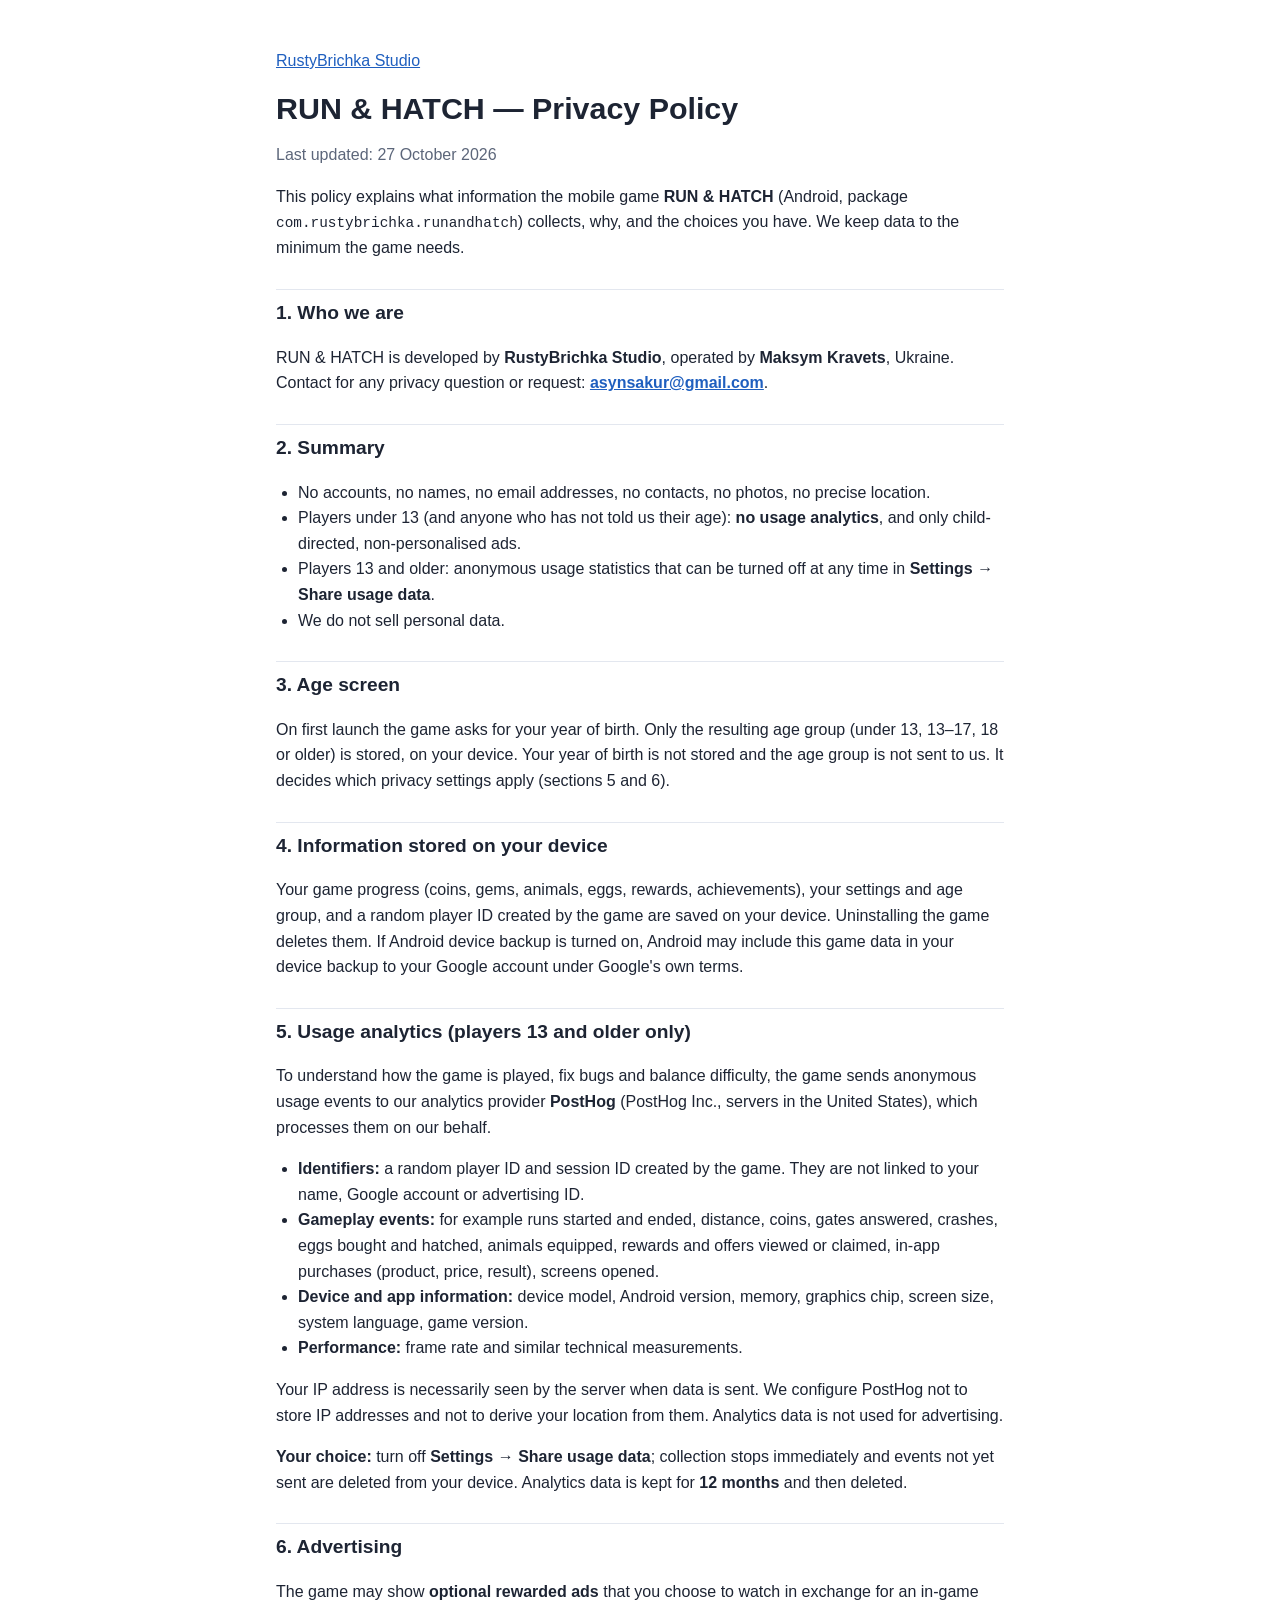
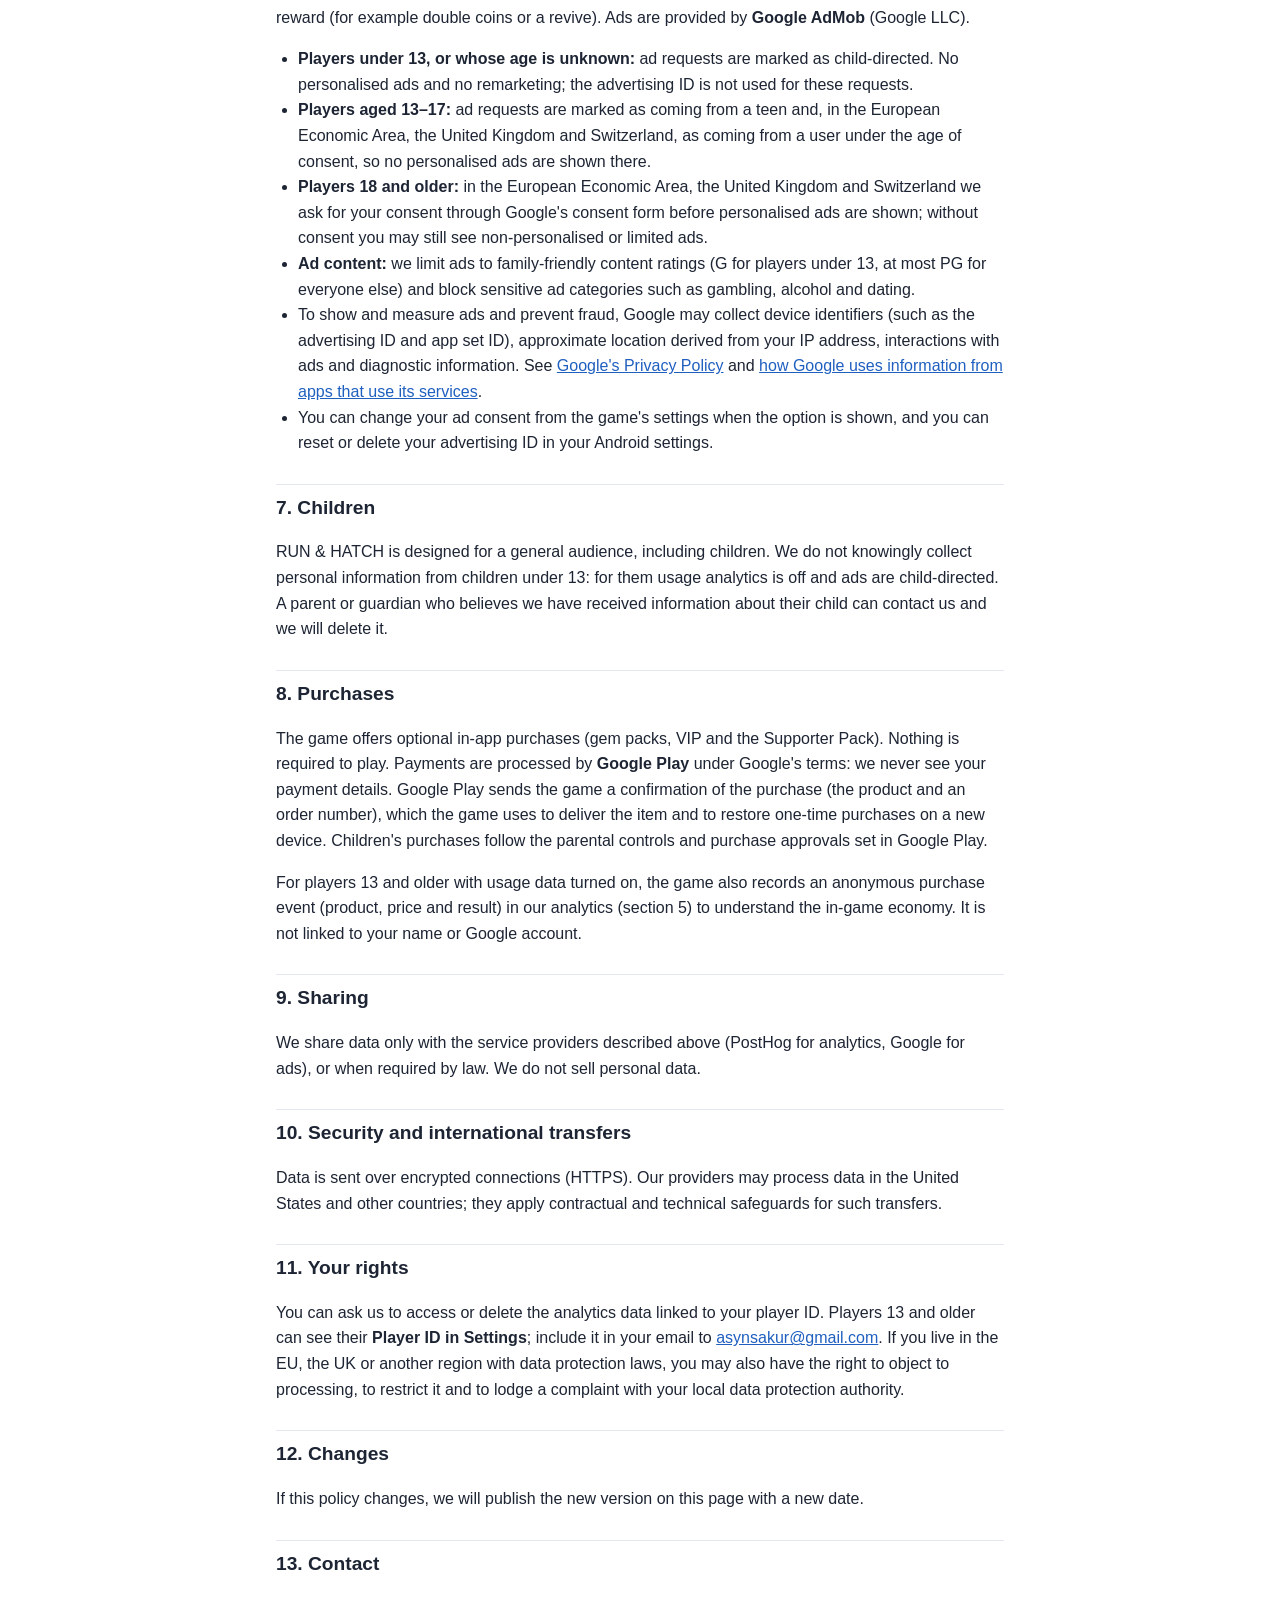
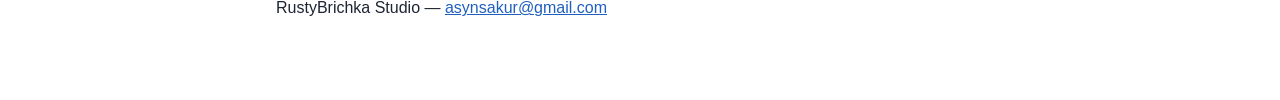
==== commit d892bfd3: "RUN & HATCH privacy policy: in-app purchases section" ====
--- a/privacy-policy.html
+++ b/privacy-policy.html
@@ -1,78 +1,79 @@
-<!doctype html>
-<html lang="en">
-<head>
-<meta charset="utf-8">
-<meta name="viewport" content="width=device-width, initial-scale=1">
-<title>RUN &amp; HATCH — Privacy Policy</title>
-<link rel="stylesheet" href="style.css">
-</head>
-<body>
-<main class="doc">
-<p class="crumb"><a href="index.html">RustyBrichka Studio</a></p>
-<h1>RUN &amp; HATCH — Privacy Policy</h1>
-<p class="muted">Last updated: 26 October 2026</p>
-
-<p>This policy explains what information the mobile game <b>RUN &amp; HATCH</b> (Android, package <code>com.rustybrichka.runandhatch</code>) collects, why, and the choices you have. We keep data to the minimum the game needs.</p>
-
-<h2>1. Who we are</h2>
-<p>RUN &amp; HATCH is developed by <b>RustyBrichka Studio</b>, operated by <b>Maksym Kravets</b>, Ukraine. Contact for any privacy question or request: <b><a href="mailto:asynsakur@gmail.com">asynsakur@gmail.com</a></b>.</p>
-
-<h2>2. Summary</h2>
-<ul>
-<li>No accounts, no names, no email addresses, no contacts, no photos, no precise location.</li>
-<li>Players under 13 (and anyone who has not told us their age): <b>no usage analytics</b>, and only child-directed, non-personalised ads.</li>
-<li>Players 13 and older: anonymous usage statistics that can be turned off at any time in <b>Settings → Share usage data</b>.</li>
-<li>We do not sell personal data.</li>
-</ul>
-
-<h2>3. Age screen</h2>
-<p>On first launch the game asks for your year of birth. Only the resulting age group (under 13, 13–17, 18 or older) is stored, on your device. Your year of birth is not stored and the age group is not sent to us. It decides which privacy settings apply (sections 5 and 6).</p>
-
-<h2>4. Information stored on your device</h2>
-<p>Your game progress (coins, gems, animals, eggs, rewards, achievements), your settings and age group, and a random player ID created by the game are saved on your device. Uninstalling the game deletes them. If Android device backup is turned on, Android may include this game data in your device backup to your Google account under Google's own terms.</p>
-
-<h2>5. Usage analytics (players 13 and older only)</h2>
-<p>To understand how the game is played, fix bugs and balance difficulty, the game sends anonymous usage events to our analytics provider <b>PostHog</b> (PostHog Inc., servers in the United States), which processes them on our behalf.</p>
-<ul>
-<li><b>Identifiers:</b> a random player ID and session ID created by the game. They are not linked to your name, Google account or advertising ID.</li>
-<li><b>Gameplay events:</b> for example runs started and ended, distance, coins, gates answered, crashes, eggs bought and hatched, animals equipped, rewards and offers viewed or claimed, screens opened.</li>
-<li><b>Device and app information:</b> device model, Android version, memory, graphics chip, screen size, system language, game version.</li>
-<li><b>Performance:</b> frame rate and similar technical measurements.</li>
-</ul>
-<p>Your IP address is necessarily seen by the server when data is sent. We configure PostHog not to store IP addresses and not to derive your location from them. Analytics data is not used for advertising.</p>
-<p><b>Your choice:</b> turn off <b>Settings → Share usage data</b>; collection stops immediately and events not yet sent are deleted from your device. Analytics data is kept for <b>12 months</b> and then deleted.</p>
-
-<h2>6. Advertising</h2>
-<p>The game may show <b>optional rewarded ads</b> that you choose to watch in exchange for an in-game reward (for example double coins or a revive). Ads are provided by <b>Google AdMob</b> (Google LLC).</p>
-<ul>
-<li><b>Players under 13, or whose age is unknown:</b> ad requests are marked as child-directed. No personalised ads and no remarketing; the advertising ID is not used for these requests.</li>
-<li><b>Players aged 13–17:</b> ad requests are marked as coming from a teen and, in the European Economic Area, the United Kingdom and Switzerland, as coming from a user under the age of consent, so no personalised ads are shown there.</li>
-<li><b>Players 18 and older:</b> in the European Economic Area, the United Kingdom and Switzerland we ask for your consent through Google's consent form before personalised ads are shown; without consent you may still see non-personalised or limited ads.</li>
-<li><b>Ad content:</b> we limit ads to family-friendly content ratings (G for players under 13, at most PG for everyone else) and block sensitive ad categories such as gambling, alcohol and dating.</li>
-<li>To show and measure ads and prevent fraud, Google may collect device identifiers (such as the advertising ID and app set ID), approximate location derived from your IP address, interactions with ads and diagnostic information. See <a href="https://policies.google.com/privacy">Google's Privacy Policy</a> and <a href="https://policies.google.com/technologies/partner-sites">how Google uses information from apps that use its services</a>.</li>
-<li>You can change your ad consent from the game's settings when the option is shown, and you can reset or delete your advertising ID in your Android settings.</li>
-</ul>
-
-<h2>7. Children</h2>
-<p>RUN &amp; HATCH is designed for a general audience, including children. We do not knowingly collect personal information from children under 13: for them usage analytics is off and ads are child-directed. A parent or guardian who believes we have received information about their child can contact us and we will delete it.</p>
-
-<h2>8. Purchases</h2>
-<p>The game currently has no purchases for real money. If they are added, payments will be handled by Google Play; we only receive a confirmation of the purchase, never your payment details.</p>
-
-<h2>9. Sharing</h2>
-<p>We share data only with the service providers described above (PostHog for analytics, Google for ads), or when required by law. We do not sell personal data.</p>
-
-<h2>10. Security and international transfers</h2>
-<p>Data is sent over encrypted connections (HTTPS). Our providers may process data in the United States and other countries; they apply contractual and technical safeguards for such transfers.</p>
-
-<h2>11. Your rights</h2>
-<p>You can ask us to access or delete the analytics data linked to your player ID. Players 13 and older can see their <b>Player ID in Settings</b>; include it in your email to <a href="mailto:asynsakur@gmail.com">asynsakur@gmail.com</a>. If you live in the EU, the UK or another region with data protection laws, you may also have the right to object to processing, to restrict it and to lodge a complaint with your local data protection authority.</p>
-
-<h2>12. Changes</h2>
-<p>If this policy changes, we will publish the new version on this page with a new date.</p>
-
-<h2>13. Contact</h2>
-<p>RustyBrichka Studio — <a href="mailto:asynsakur@gmail.com">asynsakur@gmail.com</a></p>
-</main>
-</body>
-</html>
+<!doctype html>
+<html lang="en">
+<head>
+<meta charset="utf-8">
+<meta name="viewport" content="width=device-width, initial-scale=1">
+<title>RUN &amp; HATCH — Privacy Policy</title>
+<link rel="stylesheet" href="style.css">
+</head>
+<body>
+<main class="doc">
+<p class="crumb"><a href="index.html">RustyBrichka Studio</a></p>
+<h1>RUN &amp; HATCH — Privacy Policy</h1>
+<p class="muted">Last updated: 27 October 2026</p>
+
+<p>This policy explains what information the mobile game <b>RUN &amp; HATCH</b> (Android, package <code>com.rustybrichka.runandhatch</code>) collects, why, and the choices you have. We keep data to the minimum the game needs.</p>
+
+<h2>1. Who we are</h2>
+<p>RUN &amp; HATCH is developed by <b>RustyBrichka Studio</b>, operated by <b>Maksym Kravets</b>, Ukraine. Contact for any privacy question or request: <b><a href="mailto:asynsakur@gmail.com">asynsakur@gmail.com</a></b>.</p>
+
+<h2>2. Summary</h2>
+<ul>
+<li>No accounts, no names, no email addresses, no contacts, no photos, no precise location.</li>
+<li>Players under 13 (and anyone who has not told us their age): <b>no usage analytics</b>, and only child-directed, non-personalised ads.</li>
+<li>Players 13 and older: anonymous usage statistics that can be turned off at any time in <b>Settings → Share usage data</b>.</li>
+<li>We do not sell personal data.</li>
+</ul>
+
+<h2>3. Age screen</h2>
+<p>On first launch the game asks for your year of birth. Only the resulting age group (under 13, 13–17, 18 or older) is stored, on your device. Your year of birth is not stored and the age group is not sent to us. It decides which privacy settings apply (sections 5 and 6).</p>
+
+<h2>4. Information stored on your device</h2>
+<p>Your game progress (coins, gems, animals, eggs, rewards, achievements), your settings and age group, and a random player ID created by the game are saved on your device. Uninstalling the game deletes them. If Android device backup is turned on, Android may include this game data in your device backup to your Google account under Google's own terms.</p>
+
+<h2>5. Usage analytics (players 13 and older only)</h2>
+<p>To understand how the game is played, fix bugs and balance difficulty, the game sends anonymous usage events to our analytics provider <b>PostHog</b> (PostHog Inc., servers in the United States), which processes them on our behalf.</p>
+<ul>
+<li><b>Identifiers:</b> a random player ID and session ID created by the game. They are not linked to your name, Google account or advertising ID.</li>
+<li><b>Gameplay events:</b> for example runs started and ended, distance, coins, gates answered, crashes, eggs bought and hatched, animals equipped, rewards and offers viewed or claimed, in-app purchases (product, price, result), screens opened.</li>
+<li><b>Device and app information:</b> device model, Android version, memory, graphics chip, screen size, system language, game version.</li>
+<li><b>Performance:</b> frame rate and similar technical measurements.</li>
+</ul>
+<p>Your IP address is necessarily seen by the server when data is sent. We configure PostHog not to store IP addresses and not to derive your location from them. Analytics data is not used for advertising.</p>
+<p><b>Your choice:</b> turn off <b>Settings → Share usage data</b>; collection stops immediately and events not yet sent are deleted from your device. Analytics data is kept for <b>12 months</b> and then deleted.</p>
+
+<h2>6. Advertising</h2>
+<p>The game may show <b>optional rewarded ads</b> that you choose to watch in exchange for an in-game reward (for example double coins or a revive). Ads are provided by <b>Google AdMob</b> (Google LLC).</p>
+<ul>
+<li><b>Players under 13, or whose age is unknown:</b> ad requests are marked as child-directed. No personalised ads and no remarketing; the advertising ID is not used for these requests.</li>
+<li><b>Players aged 13–17:</b> ad requests are marked as coming from a teen and, in the European Economic Area, the United Kingdom and Switzerland, as coming from a user under the age of consent, so no personalised ads are shown there.</li>
+<li><b>Players 18 and older:</b> in the European Economic Area, the United Kingdom and Switzerland we ask for your consent through Google's consent form before personalised ads are shown; without consent you may still see non-personalised or limited ads.</li>
+<li><b>Ad content:</b> we limit ads to family-friendly content ratings (G for players under 13, at most PG for everyone else) and block sensitive ad categories such as gambling, alcohol and dating.</li>
+<li>To show and measure ads and prevent fraud, Google may collect device identifiers (such as the advertising ID and app set ID), approximate location derived from your IP address, interactions with ads and diagnostic information. See <a href="https://policies.google.com/privacy">Google's Privacy Policy</a> and <a href="https://policies.google.com/technologies/partner-sites">how Google uses information from apps that use its services</a>.</li>
+<li>You can change your ad consent from the game's settings when the option is shown, and you can reset or delete your advertising ID in your Android settings.</li>
+</ul>
+
+<h2>7. Children</h2>
+<p>RUN &amp; HATCH is designed for a general audience, including children. We do not knowingly collect personal information from children under 13: for them usage analytics is off and ads are child-directed. A parent or guardian who believes we have received information about their child can contact us and we will delete it.</p>
+
+<h2>8. Purchases</h2>
+<p>The game offers optional in-app purchases (gem packs, VIP and the Supporter Pack). Nothing is required to play. Payments are processed by <b>Google Play</b> under Google's terms: we never see your payment details. Google Play sends the game a confirmation of the purchase (the product and an order number), which the game uses to deliver the item and to restore one-time purchases on a new device. Children's purchases follow the parental controls and purchase approvals set in Google Play.</p>
+<p>For players 13 and older with usage data turned on, the game also records an anonymous purchase event (product, price and result) in our analytics (section 5) to understand the in-game economy. It is not linked to your name or Google account.</p>
+
+<h2>9. Sharing</h2>
+<p>We share data only with the service providers described above (PostHog for analytics, Google for ads), or when required by law. We do not sell personal data.</p>
+
+<h2>10. Security and international transfers</h2>
+<p>Data is sent over encrypted connections (HTTPS). Our providers may process data in the United States and other countries; they apply contractual and technical safeguards for such transfers.</p>
+
+<h2>11. Your rights</h2>
+<p>You can ask us to access or delete the analytics data linked to your player ID. Players 13 and older can see their <b>Player ID in Settings</b>; include it in your email to <a href="mailto:asynsakur@gmail.com">asynsakur@gmail.com</a>. If you live in the EU, the UK or another region with data protection laws, you may also have the right to object to processing, to restrict it and to lodge a complaint with your local data protection authority.</p>
+
+<h2>12. Changes</h2>
+<p>If this policy changes, we will publish the new version on this page with a new date.</p>
+
+<h2>13. Contact</h2>
+<p>RustyBrichka Studio — <a href="mailto:asynsakur@gmail.com">asynsakur@gmail.com</a></p>
+</main>
+</body>
+</html>
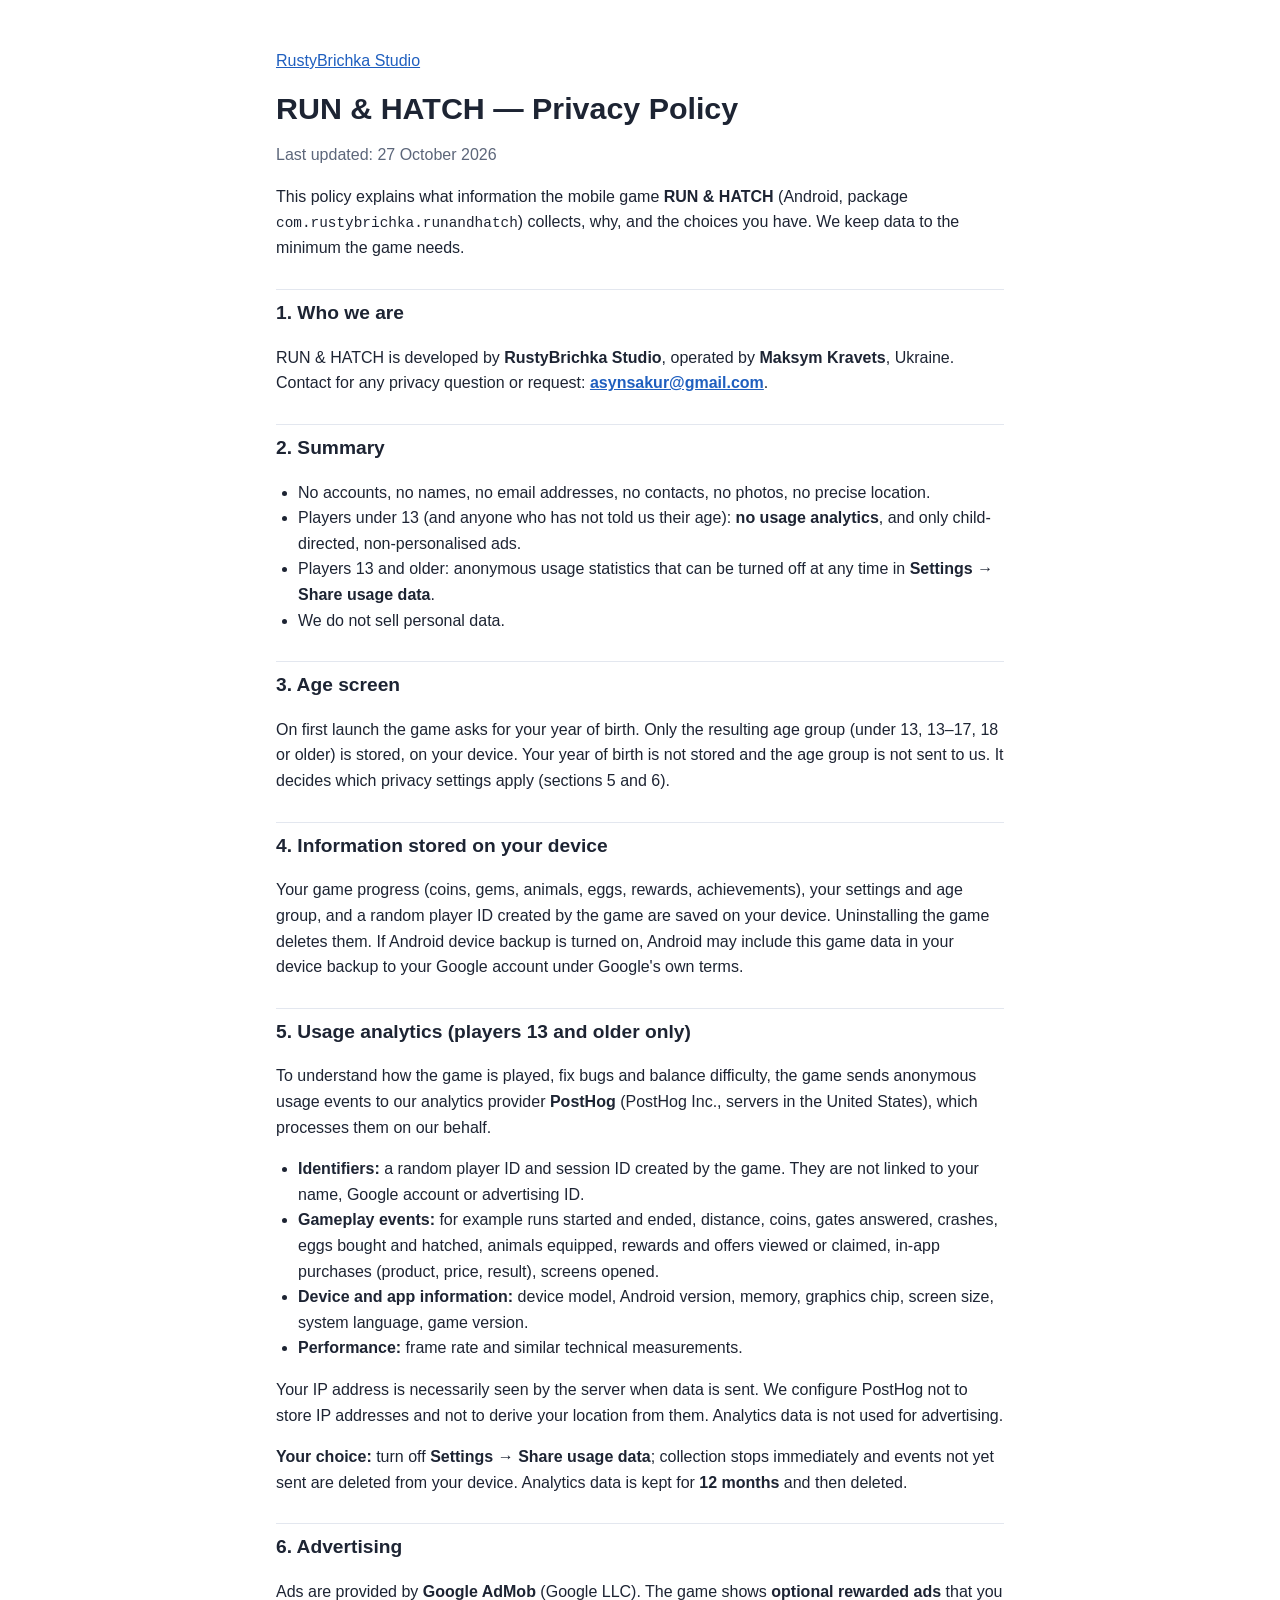
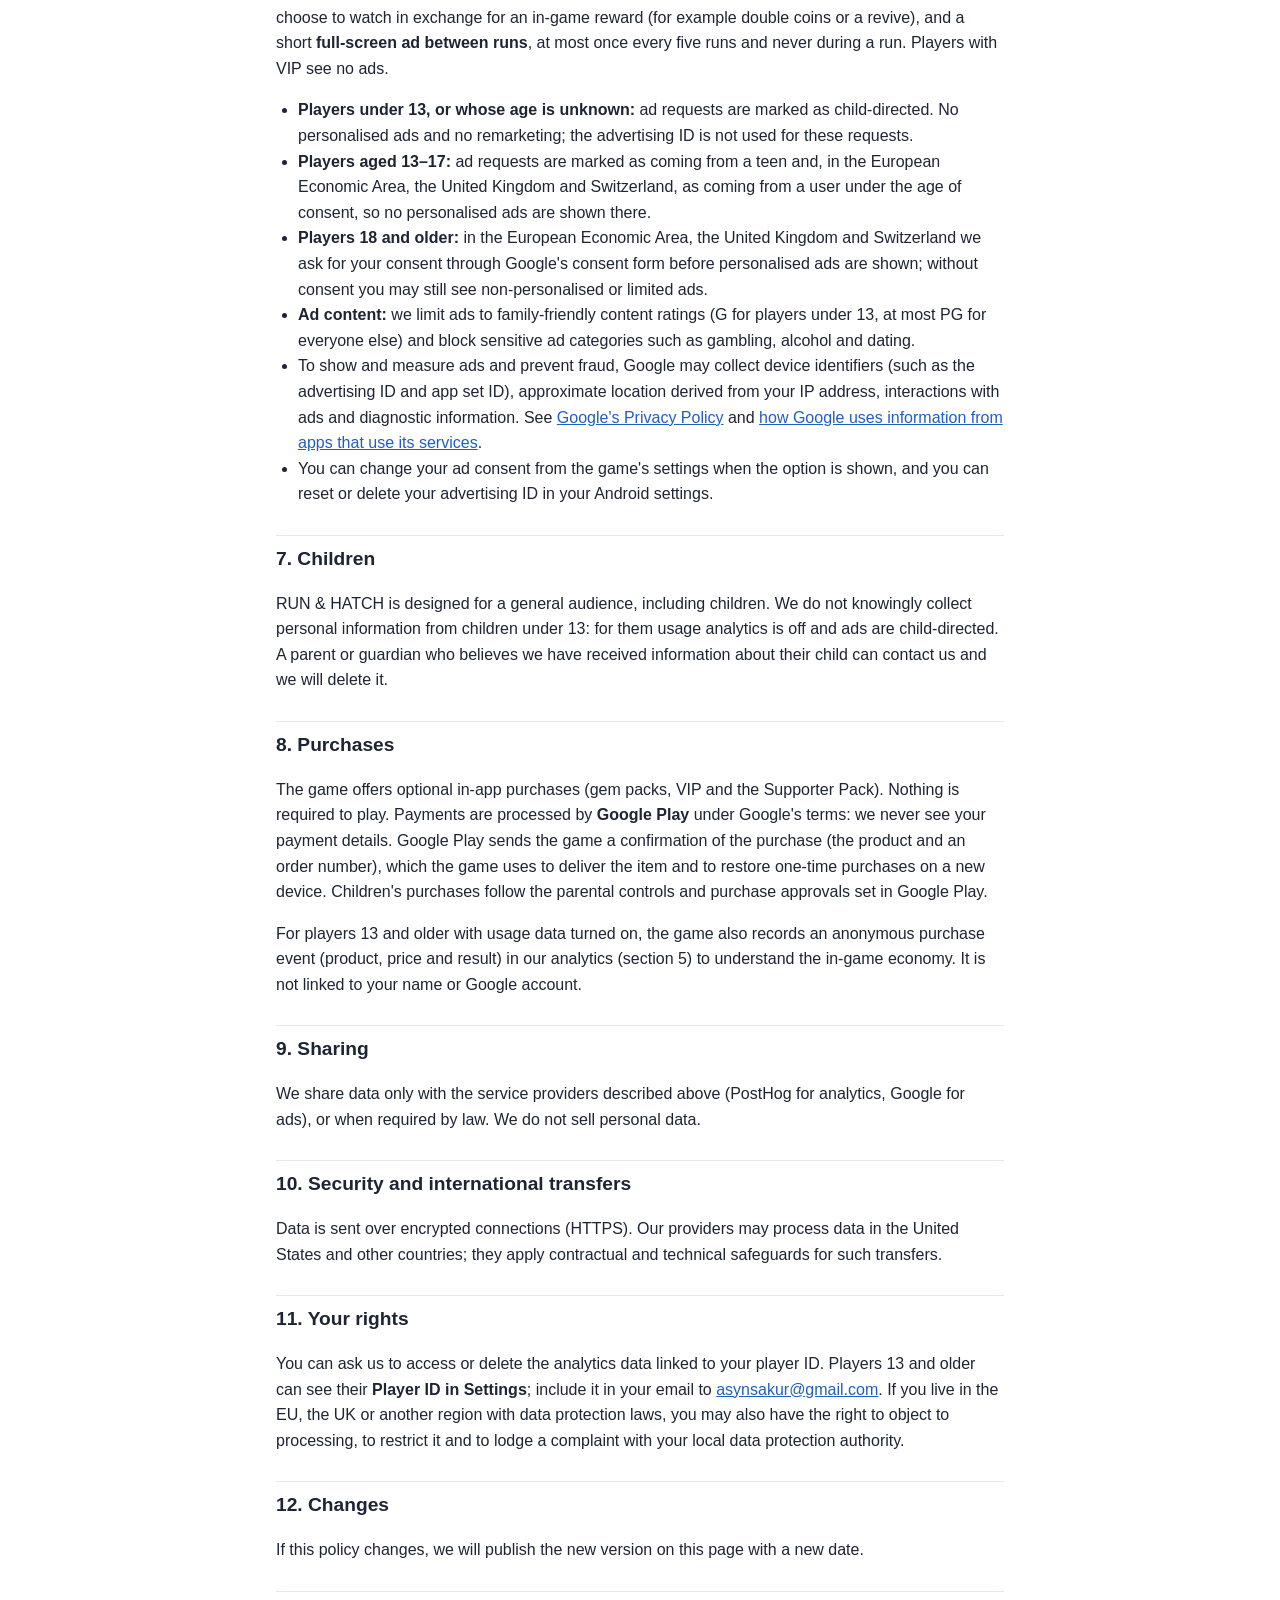
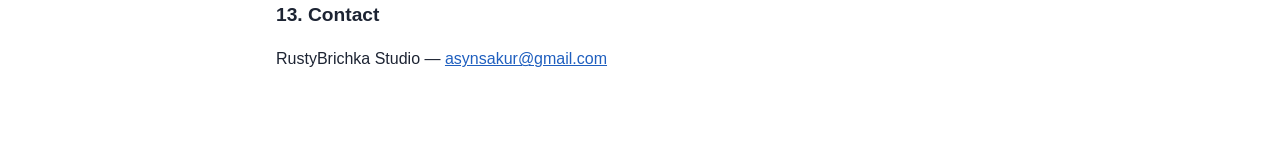
==== commit d0dbf446: "RUN & HATCH privacy policy: ad break between runs" ====
--- a/privacy-policy.html
+++ b/privacy-policy.html
@@ -43,7 +43,7 @@
 <p><b>Your choice:</b> turn off <b>Settings → Share usage data</b>; collection stops immediately and events not yet sent are deleted from your device. Analytics data is kept for <b>12 months</b> and then deleted.</p>
 
 <h2>6. Advertising</h2>
-<p>The game may show <b>optional rewarded ads</b> that you choose to watch in exchange for an in-game reward (for example double coins or a revive). Ads are provided by <b>Google AdMob</b> (Google LLC).</p>
+<p>Ads are provided by <b>Google AdMob</b> (Google LLC). The game shows <b>optional rewarded ads</b> that you choose to watch in exchange for an in-game reward (for example double coins or a revive), and a short <b>full-screen ad between runs</b>, at most once every five runs and never during a run. Players with VIP see no ads.</p>
 <ul>
 <li><b>Players under 13, or whose age is unknown:</b> ad requests are marked as child-directed. No personalised ads and no remarketing; the advertising ID is not used for these requests.</li>
 <li><b>Players aged 13–17:</b> ad requests are marked as coming from a teen and, in the European Economic Area, the United Kingdom and Switzerland, as coming from a user under the age of consent, so no personalised ads are shown there.</li>
